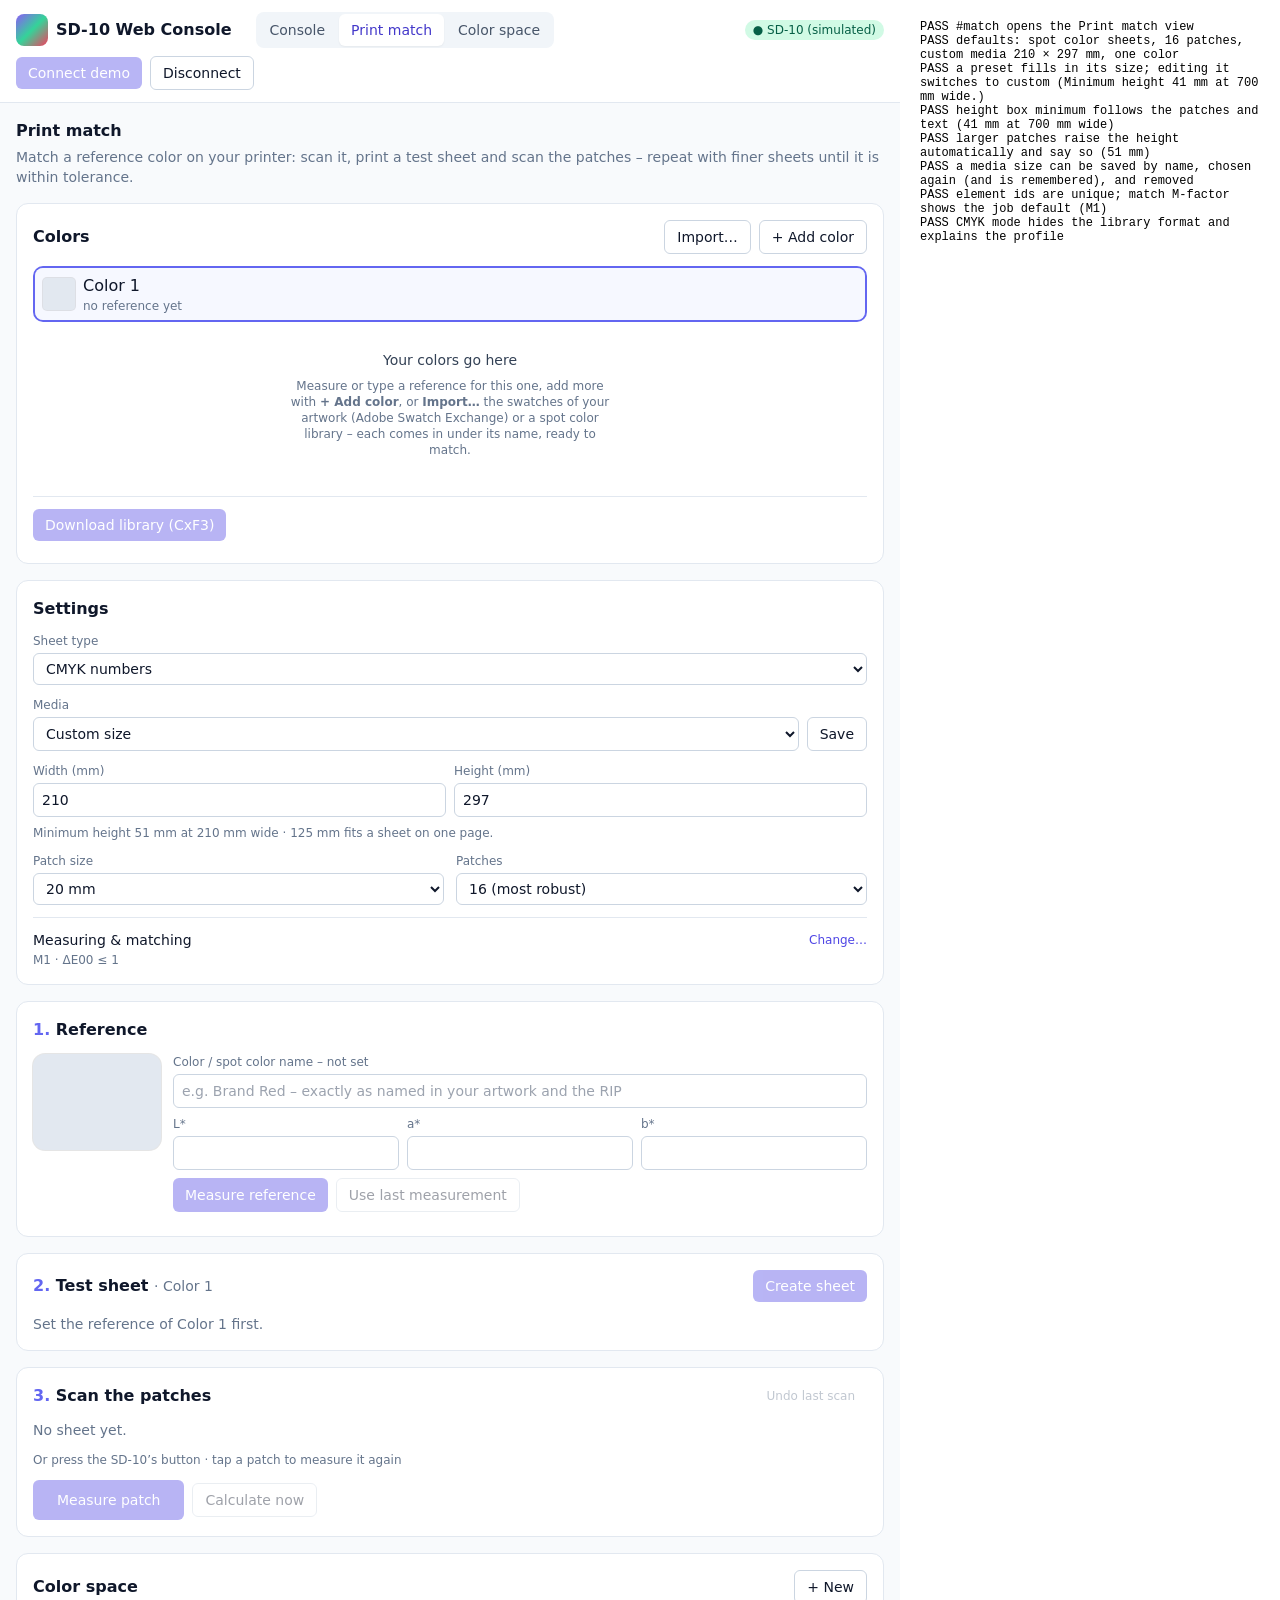
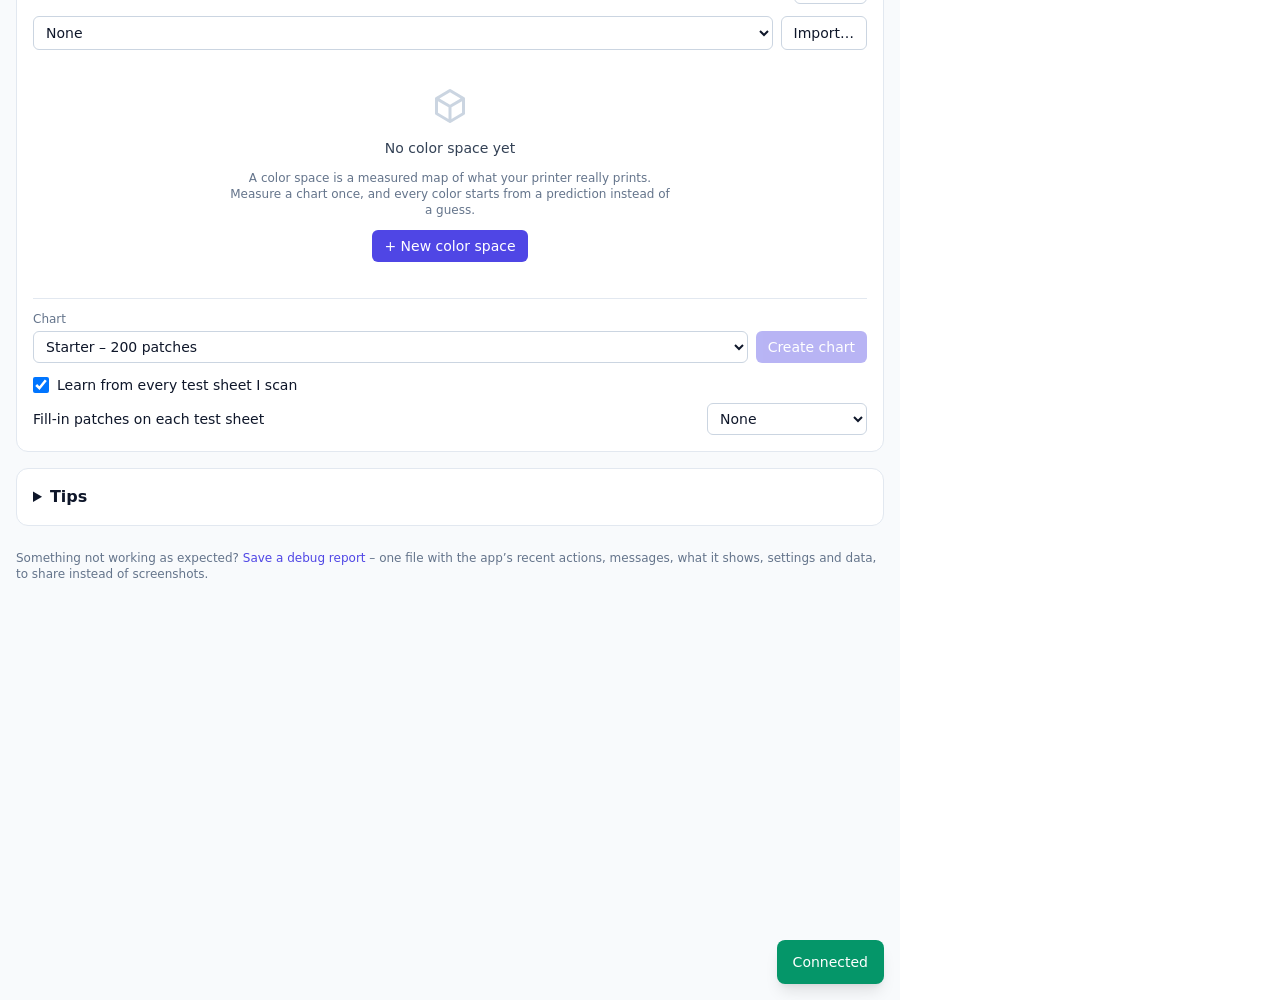
==== test/match-smoke.html @ cdca4421 "colors and spot library are one now" ====
<!doctype html>
<html lang="en">
<head>
  <meta charset="utf-8">
  <title>SD-10 print match smoke test</title>
  <style>
    body { margin: 0; font: 12px ui-monospace, monospace; display: flex; gap: 12px; align-items: flex-start; }
    iframe { border: 0; width: 900px; height: 2600px; flex: none; }
    #out { white-space: pre-wrap; padding: 8px; max-width: 600px; }
  </style>
</head>
<body>
  <iframe id="app" src="../index.html?demo#match"></iframe>
  <pre id="out">running…</pre>
  <script type="module">
    import { printSpectrum } from '../js/printer-sim.js';
    import { spectrumToLab } from '../js/color.js';
    const out = document.getElementById('out');
    const lines = [];
    const log = (ok, msg) => { lines.push(`${ok ? 'PASS' : 'FAIL'} ${msg}`); out.textContent = lines.join('\n'); };
    const sleep = (ms) => new Promise((r) => setTimeout(r, ms));
    async function until(fn, ms = 30000) { const t = Date.now(); while (Date.now() - t < ms) { if (fn()) return true; await sleep(50); } return false; }
    const frame = document.getElementById('app');

    frame.onload = async () => {
      const w = frame.contentWindow, d = frame.contentDocument, $ = (id) => d.getElementById(id);
      const errors = [];
      w.addEventListener('error', (e) => errors.push(e.message));
      w.addEventListener('unhandledrejection', (e) => errors.push(String(e.reason)));
      try { w.localStorage.clear(); } catch {}
      w.confirm = () => true;
      const files = [];
      w.HTMLAnchorElement.prototype.click = function () { files.push({ name: this.download, href: this.href }); };
      const downloads = () => files.filter((f) => f.name?.endsWith('.pdf')).length;
      const readFile = async (f) => (await fetch(f.href)).text();
      const state_busy = () => /…$/.test($('btnMatchMeasure').textContent);
      const setSel = (id, v) => { $(id).value = v; $(id).dispatchEvent(new Event('change')); };

      log(!$('viewMatch').classList.contains('hidden') && $('viewConsole').classList.contains('hidden'), '#match opens the Print match view');
      log($('mMode').value === 'spot' && $('mDesign').value === 'full' && $('mPaper').value === 'custom' && $('mMediaW').value === '210' && $('mMediaH').value === '297' && d.querySelectorAll('#mColorList li[data-color]').length === 1,
        'defaults: spot color sheets, 16 patches, custom media 210 × 297 mm, one color');
      setSel('mPaper', 'letter');
      const letterOk = $('mMediaW').value === '215.9' && $('mMediaH').value === '279.4';
      $('mMediaW').value = '700'; $('mMediaW').dispatchEvent(new Event('input'));
      const switched = $('mPaper').value === 'custom';
      $('mMediaW').dispatchEvent(new Event('change'));
      log(letterOk && switched && /at 700 mm wide/.test($('mCustomHint').textContent), `a preset fills in its size; editing it switches to custom (${$('mCustomHint').textContent})`);
      // the height box cannot go below one row of patches plus the sheet's text
      $('mMediaH').value = '10'; $('mMediaH').dispatchEvent(new Event('change'));
      const minH = +$('mMediaH').min;
      log(minH > 20 && +$('mMediaH').value === minH && /Height raised to/.test($('toast').textContent) && /Minimum height \d+ mm/.test($('mCustomHint').textContent),
        `height box minimum follows the patches and text (${minH} mm at 700 mm wide)`);
      setSel('mPatchMm', '30');
      log(+$('mMediaH').value > minH && /Height raised to \d+ mm \(was \d+ mm\)/.test($('toast').textContent), `larger patches raise the height automatically and say so (${$('mMediaH').value} mm)`);
      setSel('mPatchMm', '20');
      // save a size under a name, pick it again from the list, remove it
      $('mMediaW').value = '700'; $('mMediaW').dispatchEvent(new Event('change'));
      $('mMediaH').value = '80'; $('mMediaH').dispatchEvent(new Event('change'));
      w.prompt = () => 'Vinyl strip';
      $('btnMediaSave').click();
      const savedOk = $('mPaper').value === 'size:Vinyl strip' && /Vinyl strip \(700 × 80 mm\)/.test($('mPaper').textContent) &&
        JSON.parse(w.localStorage.getItem('sd10.mediaSizes'))[0].h === 80 && !$('btnMediaRemove').classList.contains('hidden');
      setSel('mPaper', 'a4');
      setSel('mPaper', 'size:Vinyl strip');
      const reselect = $('mMediaW').value === '700' && $('mMediaH').value === '80' && JSON.parse(w.localStorage.getItem('sd10.match')).media === 'size:Vinyl strip';
      $('btnMediaRemove').click();
      log(savedOk && reselect && $('mPaper').value === 'custom' && !/Vinyl strip/.test($('mPaper').textContent), 'a media size can be saved by name, chosen again (and is remembered), and removed');
      $('mMediaW').value = '210'; $('mMediaW').dispatchEvent(new Event('change'));
      $('mMediaH').value = '297'; $('mMediaH').dispatchEvent(new Event('change'));
      const ids = [...d.querySelectorAll('[id]')].map((e) => e.id);
      log(ids.length === new Set(ids).size && $('matchMf').value === '1', 'element ids are unique; match M-factor shows the job default (M1)');
      setSel('mMode', 'cmyk');
      log($('mRipFormatWrap').classList.contains('hidden') && /CMYK profile/.test($('mModeHelp').textContent), 'CMYK mode hides the library format and explains the profile');
      $('btnConnect').click();
      await until(() => /simulated/.test($('connPill').textContent) && !$('btnMatchTarget').disabled);
      $('demoShutter').click(); await sleep(200);
      $('btnMatchTarget').click();   // shutter closed -> calibrates
      await until(() => /Calibrated/.test($('statusChips').textContent) && !$('btnMatchTarget').disabled);
      $('demoShutter').click(); await sleep(200);

      // Reference: a color the simulated printer can reach (typed in, like a user entering Lab values)
      const target = spectrumToLab(printSpectrum([18, 62, 74, 6]), 0, 2);
      [['mL', 0], ['mA', 1], ['mB', 2]].forEach(([id, i]) => { $(id).value = target[i].toFixed(2); });
      $('mB').dispatchEvent(new Event('change'));
      log(!$('btnMatchSheet').disabled && /#/.test($('mStatusTarget').textContent), `reference set (L*a*b* ${target.map((v) => v.toFixed(1)).join(', ')})`);

      $('btnMatchSheet').click();
      log(await until(() => d.querySelectorAll('#mPatchGrid [data-patch]').length === 16), 'round 1 sheet with 16 patches created (CMYK)');
      $('btnMatchPdf').click();
      log(downloads() === 1, 'PDF download triggered');

      async function scanAll(round) {
        for (let i = 0; i < 16; i++) {
          await until(() => !$('btnMatchMeasure').disabled);
          $('btnMatchMeasure').click();
          await until(() => $('mProgress').textContent.startsWith(`${i + 1} /`) || !$('mResultCard').classList.contains('hidden'));
        }
        return until(() => !$('mResultCard').classList.contains('hidden') && /predicted ΔE00/.test($('mResult').textContent));
      }
      log(await scanAll(1), 'round 1 scanned -> result shown');
      const r1 = $('mResult').textContent.replace(/\s+/g, ' ');
      const centre1 = parseFloat(r1.match(/Centre patch\s*ΔE00 ([\d.]+)/)?.[1]);
      log(Number.isFinite(centre1), `round 1 centre patch (profile guess) ΔE00 ${centre1}`);

      $('btnMatchRefine').click();
      log(await until(() => /sheet 2/.test($('mRoundLabel').textContent) && $('mProgress').textContent.startsWith('0 /')), 'refinement sheet (round 2) created');
      log(await scanAll(2), 'round 2 scanned -> result shown');
      const r2 = $('mResult').textContent.replace(/\s+/g, ' ');
      const centre2 = parseFloat(r2.match(/Centre patch\s*ΔE00 ([\d.]+)/)?.[1]);
      log(centre2 < centre1, `round 2 centre patch (round-1 answer) ΔE00 ${centre2} – improved`);
      log(/rough estimate/.test(r1) || /EXPECTED MATCH/.test(r1), 'round 1 flags an extrapolated answer as a rough estimate');
      // refine until the previous round's values print within tolerance (the simulated printer's first guess is
      // ~22 ΔE00 off, and each round's move is capped, so this takes 3–4 rounds)
      let round = 2, rN = r2, centreN = centre2;
      while (!/Done\./.test(rN) && round < 5) {
        round++;
        $('btnMatchRefine').click();
        await until(() => new RegExp(`sheet ${round}`).test($('mRoundLabel').textContent) && $('mProgress').textContent.startsWith('0 /'));
        await scanAll(round);
        rN = $('mResult').textContent.replace(/\s+/g, ' ');
        centreN = parseFloat(rN.match(/Centre patch\s*ΔE00 ([\d.]+)/)?.[1]);
      }
      log(round <= 4 && centreN <= 1, `round ${round} centre patch (round-${round - 1} answer) ΔE00 ${centreN} – within tolerance 1 by round 4`);
      log(/Done\./.test(rN), 'shows "Done" once the previous values print within tolerance');
      log(d.querySelectorAll('#mResult tbody tr').length === round, `round history lists ${round} rounds`);

      // device button measures a patch in this view
      $('btnMatchRefine').click();
      await until(() => new RegExp(`sheet ${round + 1}`).test($('mRoundLabel').textContent));
      w.document.querySelector('[data-view=match]').click();
      $('demoButton').click();
      log(await until(() => $('mProgress').textContent.startsWith('1 /')), 'SD-10 button measures the next patch');

      // ---- several colors in progress at once: each has its own sheet; scanning only affects the selected color
      await until(() => !state_busy());
      setSel('mMode', 'lab'); setSel('mDesign', 'compact'); setSel('mPaper', 'custom'); setSel('mPatchMm', '15');
      $('mMediaW').value = '150'; $('mMediaW').dispatchEvent(new Event('change'));
      $('mMediaH').value = '200'; $('mMediaH').dispatchEvent(new Event('change'));
      const label = () => $('mRoundLabel').textContent;
      await until(() => !$('btnMatchSheet').disabled);
      $('btnMatchSheet').click(); // color 1 (selected)
      await until(() => d.querySelectorAll('#mPatchGrid [data-patch]').length === 8 && /Color 1 – sheet 1/.test(label()));
      for (let i = 0; i < 3; i++) {
        await until(() => !$('btnMatchMeasure').disabled);
        $('btnMatchMeasure').click();
        await until(() => $('mProgress').textContent.startsWith(`${i + 1} /`));
      }
      $('btnColorAdd').click();
      $('mSpotName').value = 'Second'; $('mSpotName').dispatchEvent(new Event('change'));
      const t2 = spectrumToLab(printSpectrum([60, 10, 20, 0]), 0, 2);
      [['mL', 0], ['mA', 1], ['mB', 2]].forEach(([id, i]) => { $(id).value = t2[i].toFixed(2); });
      $('mB').dispatchEvent(new Event('change'));
      log(d.querySelectorAll('#mColorList li[data-color]').length === 2 && /No sheet yet/.test($('mPatchGrid').textContent) && /for Second/.test($('mSheetInfo').textContent) && $('mResultCard').classList.contains('hidden'),
        'a new color starts with its own empty sheet, scan and result');
      await until(() => !$('btnMatchSheet').disabled);
      $('btnMatchSheet').click();
      await until(() => d.querySelectorAll('#mPatchGrid [data-patch]').length === 8 && /Second – sheet 1/.test(label()));
      const nFiles = files.length;
      $('btnMatchPdf').click();
      const colorPdfs = files.slice(nFiles).filter((f) => f.name.endsWith('.pdf'));
      const pdf1 = colorPdfs[0] ? await readFile(colorPdfs[0]) : '';
      log(colorPdfs.length === 1 && colorPdfs[0].name === 'Second - sheet 1.pdf' && /MediaBox \[0 0 425\.20 566\.93\]/.test(pdf1), `the PDF is the selected color's sheet (${colorPdfs.map((f) => f.name).join(', ')}, 150 × 200 mm)`);
      for (let i = 0; i < 8; i++) {
        await until(() => !$('btnMatchMeasure').disabled);
        $('btnMatchMeasure').click();
        await until(() => $('mProgress').textContent.startsWith(`${i + 1} /`));
      }
      await until(() => !$('mResultCard').classList.contains('hidden'));
      const firstRow = d.querySelectorAll('#mColorList li[data-color]')[0].textContent;
      log(/Second/.test($('mResult').textContent) && d.querySelectorAll('#mResult [data-res]').length === 1 && /3\/8 scanned/.test(firstRow),
        `scanning Second left Color 1 where it was (${firstRow.replace(/\s+/g, ' ').trim()})`);
      d.querySelectorAll('#mColorList [data-color-act=select]')[0].click();
      log($('mProgress').textContent.startsWith('3 / 8') && /#4/.test($('btnMatchMeasure').textContent) && /Color 1 – sheet 1/.test(label()) && $('mResultCard').classList.contains('hidden'),
        `selecting Color 1 brings back its sheet and scan position (${$('btnMatchMeasure').textContent})`);
      d.querySelectorAll('#mColorList [data-color-act=select]')[1].click();
      d.querySelector('#mResult [data-res-act=accept]').click();
      log($('btnMatchRefine').disabled && /accepted/.test($('mColorList').textContent), 'an accepted color gets no further sheets');
      d.querySelectorAll('#mColorList [data-color-act=remove]')[1].click();
      setSel('mDesign', 'full'); setSel('mPaper', 'a4'); setSel('mPatchMm', '20');

      // ---- spot color sheet, 3 readings per patch, VersaWorks libraries
      await until(() => !state_busy());
      setSel('mMode', 'spot');
      // measured reference (the simulator's sample): its spectrum enables the metamerism check
      $('btnMatchTarget').click();
      await until(() => /Reference color measured/.test($('toast').textContent) && !state_busy());
      setSel('mReads', '3');
      log($('mRipFormat').value === 'cxf' && /CxF3 format/.test($('btnMatchRipSheet').title), 'CxF3 is the default spot library format');
      setSel('mRipFormat', 'versaworks');
      $('mSpotName').value = 'Brand Red'; $('mSpotName').dispatchEvent(new Event('change'));
      await until(() => !$('btnMatchSheet').disabled);
      $('btnMatchSheet').click();
      await until(() => d.querySelectorAll('#mPatchGrid [data-patch]').length === 16 && /sheet 1/.test($('mRoundLabel').textContent));
      log(/SD10-[A-Z2-9]{4}-R1-01/.test($('mSheetInfo').textContent) && !$('btnMatchRipSheet').classList.contains('hidden'), 'spot sheet: patches get unique spot names, VersaWorks library offered');
      $('btnMatchPdf').click();
      $('btnMatchRipSheet').click();
      const lib = files.find((f) => f.name.endsWith('.spot'));
      const libText = lib ? await readFile(lib) : '';
      const libNames = [...libText.matchAll(/<Lab16SpotColor name="(SD10-[^"]+)"/g)].map((m) => m[1]);
      log(files.filter((f) => f.name.endsWith('.pdf')).pop()?.name === 'Brand Red - sheet 1.pdf' && libNames.length === 16 && libText.startsWith('<?xml version="1.0" encoding="UTF-8"?>\n<SpotColorLibraryList strVersion="4.3.0.0">'), `sheet .spot library has the 16 patch colors (${lib?.name})`);
      for (let i = 0; i < 2; i++) { await until(() => !$('btnMatchMeasure').disabled); $('btnMatchMeasure').click(); await until(() => d.querySelector('[data-patch="0"]').textContent.includes(`${i + 1}/3`)); }
      log($('mProgress').textContent.startsWith('0 /') && /reading 3\/3/.test($('btnMatchMeasure').textContent), 'patch stays open until its 3rd reading');
      for (let n = 0; n < 5 * 3 - 2; n++) { await until(() => !$('btnMatchMeasure').disabled); $('btnMatchMeasure').click(); await until(() => $('btnMatchMeasure').disabled === false && !w.document.querySelector('#btnMatchMeasure').textContent.endsWith('…'), 5000); await sleep(30); }
      await until(() => $('mProgress').textContent.startsWith('5 /'));
      log($('mProgress').textContent.startsWith('5 /'), `15 readings -> 5 patches averaged (${$('mProgress').textContent})`);
      $('btnMatchAnalyse').click();
      await until(() => !$('mResultCard').classList.contains('hidden'));
      log(/named color Brand Red/.test($('mResult').textContent), 'spot result names the color');
      log(/Metamerism check \(best patch #\d+ vs reference\)/.test($('mResult').textContent) && /Tri-band shop light/.test($('mResult').textContent), `metamerism check compares the best patch with the measured reference under other lights (${($('mResult').textContent.match(/Metamerism check.{0,120}/) || [''])[0]})`);
      setSel('matchFormula', 'cmc21');
      log(/predicted ΔE CMC 2:1/.test($('mResult').textContent) && /Centre patch\s*ΔE CMC 2:1/.test($('mResult').textContent), 'switching to ΔE CMC 2:1 re-judges the result');
      setSel('matchFormula', 'de00');
      // the Colors card is the spot library: every color under its name with its recommended L*a*b* (its result; its
      // reference until it has one), downloaded as one file
      const job = () => JSON.parse(w.localStorage.getItem('sd10.match'));
      const outputs = () => Object.fromEntries(job().colors.filter((c) => c.target).map((c) => {
        const r = [...c.rounds].reverse().find((x) => x.result);
        return [c.name, (r ? r.result.x : c.target).map((v) => v.toFixed(2)).join()];
      }));
      const redItem = [...d.querySelectorAll('#mColorList [data-color]')].find((li) => /Brand Red/.test(li.textContent));
      log(/→ .*result [\d.]+/.test(redItem?.textContent ?? ''), `each color shows the L*a*b* recommended for the RIP (${redItem?.textContent.replace(/\s+/g, ' ').trim().slice(0, 90)})`);
      $('btnLibDownload').click();
      const libFile = files.find((f) => f.name === 'SD-10 spot colors.spot');
      const libSpot = libFile ? await readFile(libFile) : '';
      const spotEntries = Object.fromEntries([...libSpot.matchAll(/<Lab16SpotColor name="([^"]+)" flags="0" redirectLibraryName="" redirectColorName=""><L VALUE="([-\d.]+)"\/><a VALUE="([-\d.]+)"\/><b VALUE="([-\d.]+)"\/>/g)].map((m) => [m[1], [m[2], m[3], m[4]].map(Number).map((v) => v.toFixed(2)).join()]));
      log(JSON.stringify(spotEntries) === JSON.stringify(outputs()) && /LabSpotColorLibrary name="SD-10 spot colors"/.test(libSpot),
        `one VersaWorks .spot file holds every color with its recommended values (${Object.keys(spotEntries).join(', ')})`);
      $('mLibName').value = 'House colors'; $('mLibName').dispatchEvent(new Event('change'));
      setSel('mRipFormat', 'cxf');
      $('btnLibDownload').click();
      const cxfFile = files.find((f) => f.name === 'House colors.cxf');
      const cxfText = cxfFile ? await readFile(cxfFile) : '';
      log(/<cc:Object ObjectType="Standard" Name="Brand Red" Id="EXC_\d+">/.test(cxfText), 'CxF3 library file named after the library (Measuring & matching)');

      // colors from a library file: new names added with the file's L*a*b* as their reference, names already there kept
      const imp = '<?xml version="1.0" encoding="UTF-8"?>\n<SpotColorLibraryList strVersion="4.3.0.0"><LabSpotColorLibrary name="RIP"><m_eMakerType>0</m_eMakerType><m_bUseLibrary>false</m_bUseLibrary>' +
        '<Lab16SpotColor name="Brand Red" flags="0" redirectLibraryName="" redirectColorName=""><L VALUE="20.00"/><a VALUE="5.00"/><b VALUE="-40.00"/></Lab16SpotColor>' +
        '<Lab16SpotColor name="Rounding" flags="0" redirectLibraryName="" redirectColorName=""><L VALUE="50.20"/><a VALUE="10.50"/><b VALUE="-10.50"/></Lab16SpotColor></LabSpotColorLibrary></SpotColorLibraryList>\n';
      const redBefore = job().colors.find((c) => c.name === 'Brand Red').target.join();
      const dt = new w.DataTransfer();
      dt.items.add(new w.File([imp], 'rip-export.spot', { type: 'application/xml' }));
      $('colorsFile').files = dt.files;
      $('colorsFile').dispatchEvent(new w.Event('change'));
      await until(() => job().colors.some((c) => c.name === 'Rounding'));
      log(job().colors.find((c) => c.name === 'Rounding')?.target.join() === '50.2,10.5,-10.5' && job().colors.find((c) => c.name === 'Brand Red').target.join() === redBefore && /1 already in the list/.test($('toast').textContent),
        `a library file adds its new colors and keeps the ones already there (${$('toast').textContent.slice(0, 70)})`);
      // a color without a result yet goes into the file with its reference; Adobe Color Book shows its 8-bit rounding
      setSel('mRipFormat', 'acb');
      await until(() => !/working out/.test($('mLibNote').textContent));
      log(/stores L\* in steps of 0\.4/.test($('mLibNote').textContent) && /go in with their reference/.test($('mLibNote').textContent) && /Adobe Color Book/.test($('btnLibDownload').textContent),
        `Adobe Color Book: the export row shows the rounding and the colors without a recommendation (${$('mLibNote').textContent.slice(0, 80)})`);
      $('btnLibDownload').click();
      const acbFile = files.find((f) => f.name === 'House colors.acb');
      const acbBytes = acbFile ? new Uint8Array(await (await fetch(acbFile.href)).arrayBuffer()) : new Uint8Array();
      log(String.fromCharCode(...acbBytes.slice(0, 4)) === '8BCB' && String.fromCharCode(...acbBytes.slice(-8)) === 'spflspot', `.acb library downloaded (${acbBytes.length} bytes)`);
      setSel('mRipFormat', 'cxf');
      // drag & drop a CxF in Digital Factory's form (BOM, cc: prefix, CRLF) onto the page; the page highlights while dragging
      const dfCxf = '﻿<?xml version="1.0" encoding="UTF-8"?>\r\n<cc:CxF xmlns:cc="http://colorexchangeformat.com/CxF3-core">\r\n  <cc:Resources>\r\n    <cc:ObjectCollection>\r\n' +
        '      <cc:Object ObjectType="Standard" Name="Dropped" Id="EXC_1">\r\n        <cc:ColorValues>\r\n          <cc:ColorCIELab ColorSpecification="CS0">\r\n' +
        '            <cc:L>42</cc:L>\r\n            <cc:A>0</cc:A>\r\n            <cc:B>69</cc:B>\r\n          </cc:ColorCIELab>\r\n        </cc:ColorValues>\r\n      </cc:Object>\r\n' +
        '    </cc:ObjectCollection>\r\n    <cc:ColorSpecificationCollection>\r\n      <cc:ColorSpecification Id="CS0">\r\n        <cc:TristimulusSpec>\r\n' +
        '          <cc:Illuminant>D50</cc:Illuminant>\r\n          <cc:Observer>2_Degree</cc:Observer>\r\n        </cc:TristimulusSpec>\r\n      </cc:ColorSpecification>\r\n' +
        '    </cc:ColorSpecificationCollection>\r\n  </cc:Resources>\r\n</cc:CxF>';
      const ddt = new w.DataTransfer();
      ddt.items.add(new w.File([dfCxf], 'Digital Factory.cxf', { type: 'application/xml' }));
      const dropOn = $('mResult');
      dropOn.dispatchEvent(new w.DragEvent('dragenter', { bubbles: true, dataTransfer: ddt }));
      const lit = $('viewMatch').classList.contains('outline-dashed');
      const over = new w.DragEvent('dragover', { bubbles: true, cancelable: true, dataTransfer: ddt });
      dropOn.dispatchEvent(over);
      dropOn.dispatchEvent(new w.DragEvent('drop', { bubbles: true, cancelable: true, dataTransfer: ddt }));
      await until(() => job().colors.some((c) => c.name === 'Dropped'));
      log(lit && over.defaultPrevented && !$('viewMatch').classList.contains('outline-dashed') && job().colors.find((c) => c.name === 'Dropped')?.target.join() === '42,0,69', 'a CxF file dropped on the page adds its colors (Digital Factory form)');
      // the imported colors go again, and Brand Red is selected for what follows
      w.confirm = () => true;
      for (const name of ['Rounding', 'Dropped']) {
        const li = [...d.querySelectorAll('#mColorList [data-color]')].find((x) => x.textContent.includes(name));
        li?.querySelector('[data-color-act=remove]')?.click();
      }
      [...d.querySelectorAll('#mColorList [data-color]')].find((x) => /Brand Red/.test(x.textContent))?.querySelector('[data-color-act=select]').click();
      log(job().colors.every((c) => !['Rounding', 'Dropped'].includes(c.name)) && $('mSpotName').value === 'Brand Red', 'imported colors can be removed again');

      // ---- RGB / raster sheet
      setSel('mMode', 'rgb');
      await until(() => !$('btnMatchSheet').disabled);
      $('btnMatchSheet').click();
      await until(() => d.querySelectorAll('#mPatchGrid [data-patch]').length === 16 && /sheet 1/.test($('mRoundLabel').textContent));
      log($('btnMatchPdf').textContent === 'Download PNG' && /R \d+\s+G \d+\s+B \d+/.test($('mSheetInfo').textContent), 'RGB sheet offers a PNG and shows integer RGB values');
      $('btnMatchPdf').click();
      const pngFile = await until(() => files.some((f) => f.name.endsWith('.png'))) && files.find((f) => f.name.endsWith('.png'));
      const pngBytes = pngFile ? new Uint8Array(await (await fetch(pngFile.href)).arrayBuffer()) : new Uint8Array();
      log(pngBytes[1] === 0x50 && pngBytes.length > 100000, `PNG sheet downloaded (${pngFile?.name}, ${pngBytes.length} bytes)`);
      setSel('mReads', '1');

      // ---- printer profile: gamut check
      const iccBuf = await (await fetch('../icc/USWebCoatedSWOP.icc')).arrayBuffer();
      const dt2 = new w.DataTransfer();
      dt2.items.add(new w.File([iccBuf], 'press.icc', { type: 'application/vnd.iccprofile' }));
      $('printerIccFile').files = dt2.files;
      $('printerIccFile').dispatchEvent(new w.Event('change'));
      await until(() => $('mPrinterProfile').value !== '');
      [['mL', 50], ['mA', 90], ['mB', -100]].forEach(([id, v]) => { $(id).value = String(v); });
      $('mB').dispatchEvent(new Event('change'));
      await until(() => /Outside the printer gamut/.test($('mGamut').textContent));
      log(/Outside the printer gamut/.test($('mGamut').textContent) && /OUT OF GAMUT/.test($('mColorList').textContent), `printer profile flags an unprintable reference (${$('mGamut').textContent.slice(0, 90)}…)`);
      [['mL', 60], ['mA', 10], ['mB', 20]].forEach(([id, v]) => { $(id).value = String(v); });
      $('mB').dispatchEvent(new Event('change'));
      await until(() => /Inside the printer gamut/.test($('mGamut').textContent));
      log(/Inside the printer gamut/.test($('mGamut').textContent), 'a printable reference is reported inside the gamut');

      // colors to match from an Adobe Swatch Exchange file: one color per L*a*b* swatch, names as in the artwork
      {
        const be = (n, v) => { const out = []; for (let i = n - 1; i >= 0; i--) out.push((v >>> (8 * i)) & 255); return out; };
        const f32 = (v) => { const dv = new DataView(new ArrayBuffer(4)); dv.setFloat32(0, v); return [...new Uint8Array(dv.buffer)]; };
        const swatch = (t, lab) => {
          const z = t + '\0';
          const body = [...be(2, z.length), ...[...z].flatMap((ch) => be(2, ch.charCodeAt(0))), ...[...'LAB '].map((c) => c.charCodeAt(0)), ...lab.flatMap(f32), ...be(2, 1)];
          return [...be(2, 1), ...be(4, body.length), ...body];
        };
        const bytes = [...[...'ASEF'].map((c) => c.charCodeAt(0)), ...be(2, 1), ...be(2, 0), ...be(4, 2),
          ...swatch('Swatch Teal', [0.456, -41, -16]), ...swatch('Swatch Gold', [0.7638, 20.16, 75.13])];
        const job = () => JSON.parse(w.localStorage.getItem('sd10.match'));
        const before = job().colors.length;
        const adt = new w.DataTransfer();
        adt.items.add(new w.File([new Uint8Array(bytes)], 'artwork.ase', { type: 'application/octet-stream' }));
        $('colorsFile').files = adt.files;
        $('colorsFile').dispatchEvent(new w.Event('change'));
        await until(() => job().colors.length === before + 2);
        const teal = job().colors.find((c) => c.name === 'Swatch Teal');
        log(teal?.target.join() === '45.6,-41,-16' && job().colors.some((c) => c.name === 'Swatch Gold') && /Swatch Teal/.test($('mColorList').textContent) && /2 colors added/.test($('toast').textContent),
          `colors to match import from an Adobe Swatch Exchange file (${$('toast').textContent.slice(0, 60)})`);
      }

      // switching views keeps the connection
      d.querySelector('[data-view=console]').click();
      log(!$('viewConsole').classList.contains('hidden') && /simulated/.test($('connPill').textContent), 'switch to Console keeps the device connected');
      // debug report: one file with the journal, the screen, stored data, device and browser
      d.querySelector('[data-view=match]').click();
      w.prompt = () => 'Result looked wrong';
      const nReports = files.length;
      $('btnDebugReport').click();
      await until(() => files.length > nReports);
      const repFile = files.slice(nReports).find((f) => /^sd10-debug-\d{8}-\d{4}\.json$/.test(f.name));
      const rep = repFile ? JSON.parse(await readFile(repFile)) : {};
      const kinds = new Set((rep.journal ?? []).map((e) => e.kind));
      const measured = (rep.journal ?? []).find((e) => e.kind === 'measure');
      const repChecks = { format: rep.format === 'sd10-debug-report', note: rep.note === 'Result looked wrong', version: /^\d{4}-\d{2}-\d{2}/.test(rep.app?.version ?? ''), device: !!(rep.app?.connected && rep.app.device?.model),
        protocol: rep.app?.protocolLog?.length > 50, kinds: ['start', 'click', 'change', 'toast', 'task', 'match', 'measure', 'result'].every((k) => kinds.has(k)), measure: measured?.data?.lab?.length === 3,
        storage: !!(rep.storage?.['sd10.match']?.colors?.length >= 1 && !rep.storage['sd10.debugJournal']),
        screen: rep.screen?.view === 'viewMatch' && rep.screen.cards.some((c) => /Settings/.test(c.title)), browser: !!rep.browser?.userAgent };
      log(Object.values(repChecks).every(Boolean) && rep.format === 'sd10-debug-report' && rep.note === 'Result looked wrong' && /^\d{4}-\d{2}-\d{2}/.test(rep.app?.version ?? '') && rep.app.connected && rep.app.device?.model &&
        rep.app.protocolLog?.length > 50 && ['start', 'click', 'change', 'toast', 'task', 'match', 'measure', 'result'].every((k) => kinds.has(k)) && measured?.data?.lab?.length === 3 &&
        rep.storage['sd10.match']?.colors?.length >= 1 && !rep.storage['sd10.debugJournal'] &&
        rep.screen?.view === 'viewMatch' && rep.screen.cards.some((c) => /Settings/.test(c.title)) && rep.browser?.userAgent,
        `debug report saved ${Object.entries(repChecks).filter(([, v]) => !v).map(([k]) => 'MISSING ' + k).join(' ')}(${repFile?.name}: ${rep.journal?.length} journal entries – ${[...kinds].join(', ')}; ${rep.screen?.cards?.length} cards of screen text)`);
      log(errors.length === 0, `no JS errors ${errors.join(' | ')}`);
      const pass = lines.filter((l) => l.startsWith('PASS')).length;
      out.textContent += `\n${pass}/${lines.length}`;
      document.title = pass === lines.length ? 'ALL PASS' : 'FAILURES';
    };
  </script>
</body>
</html>
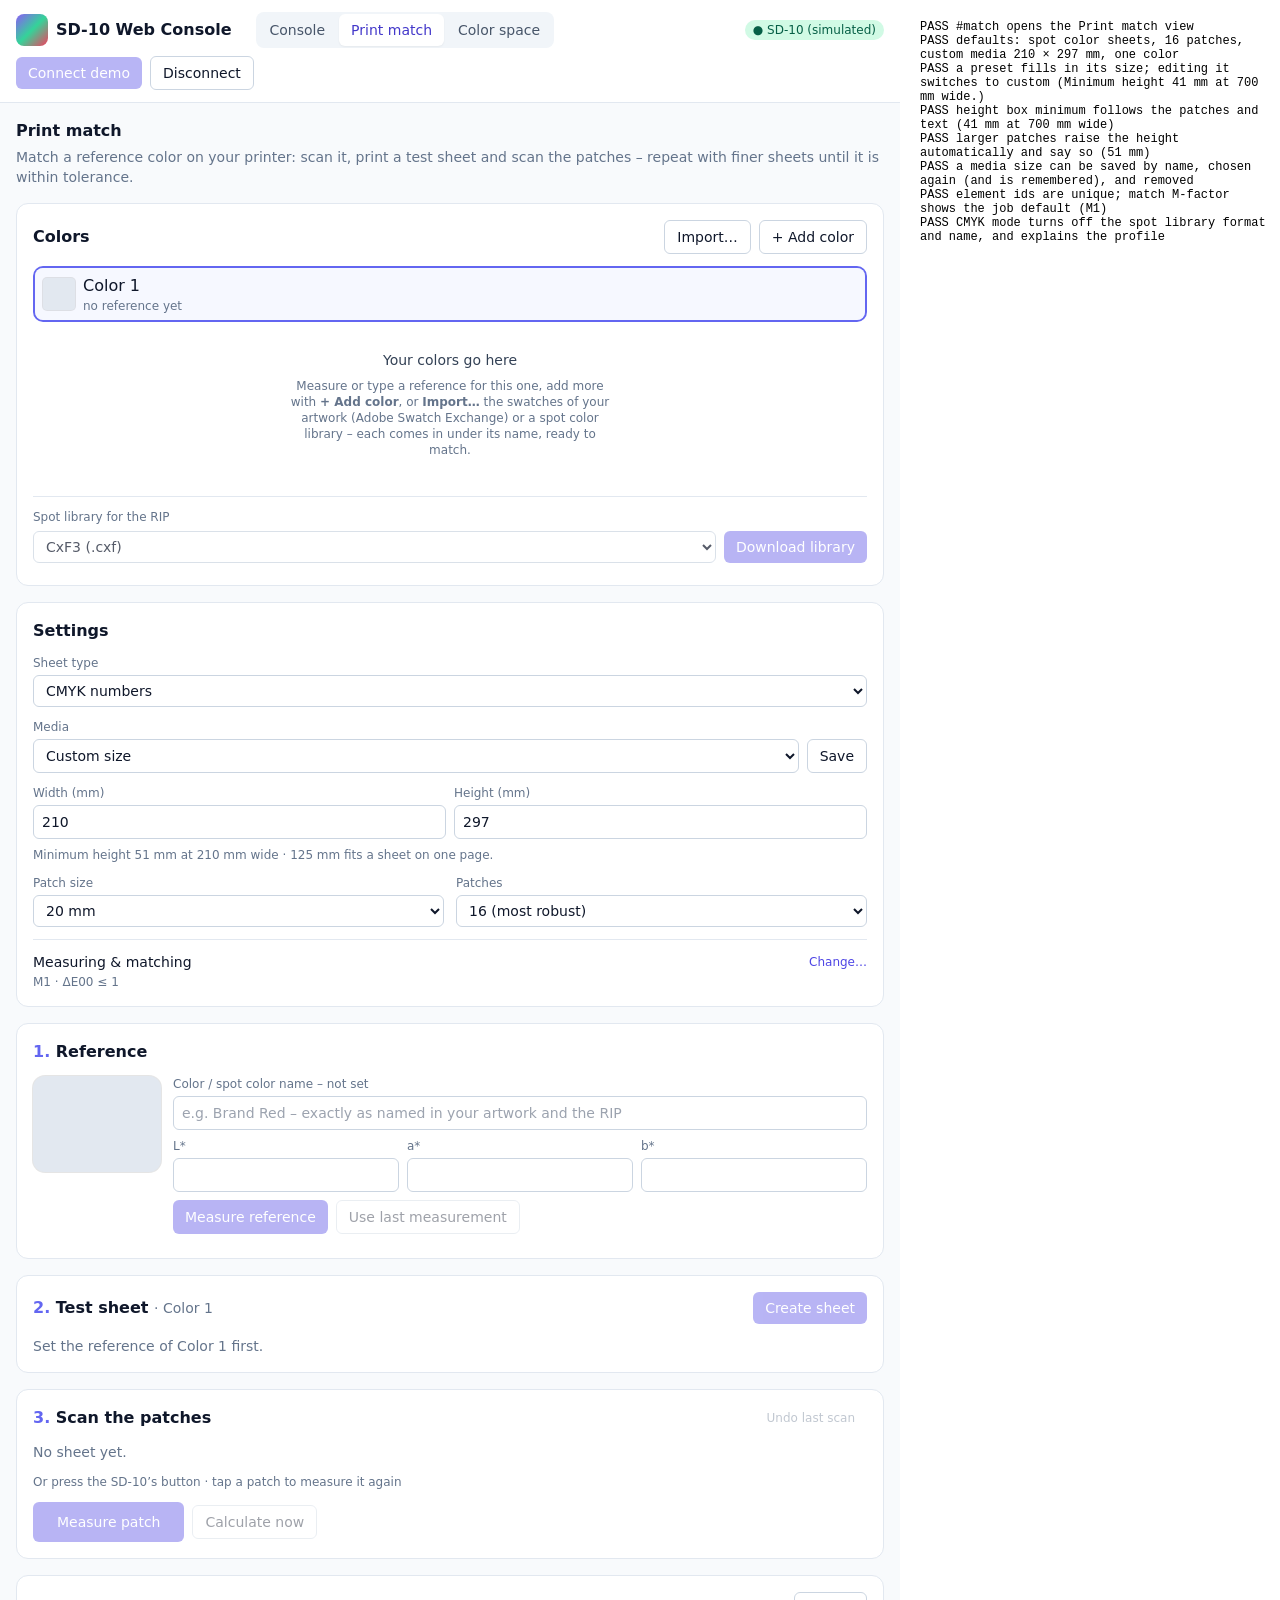
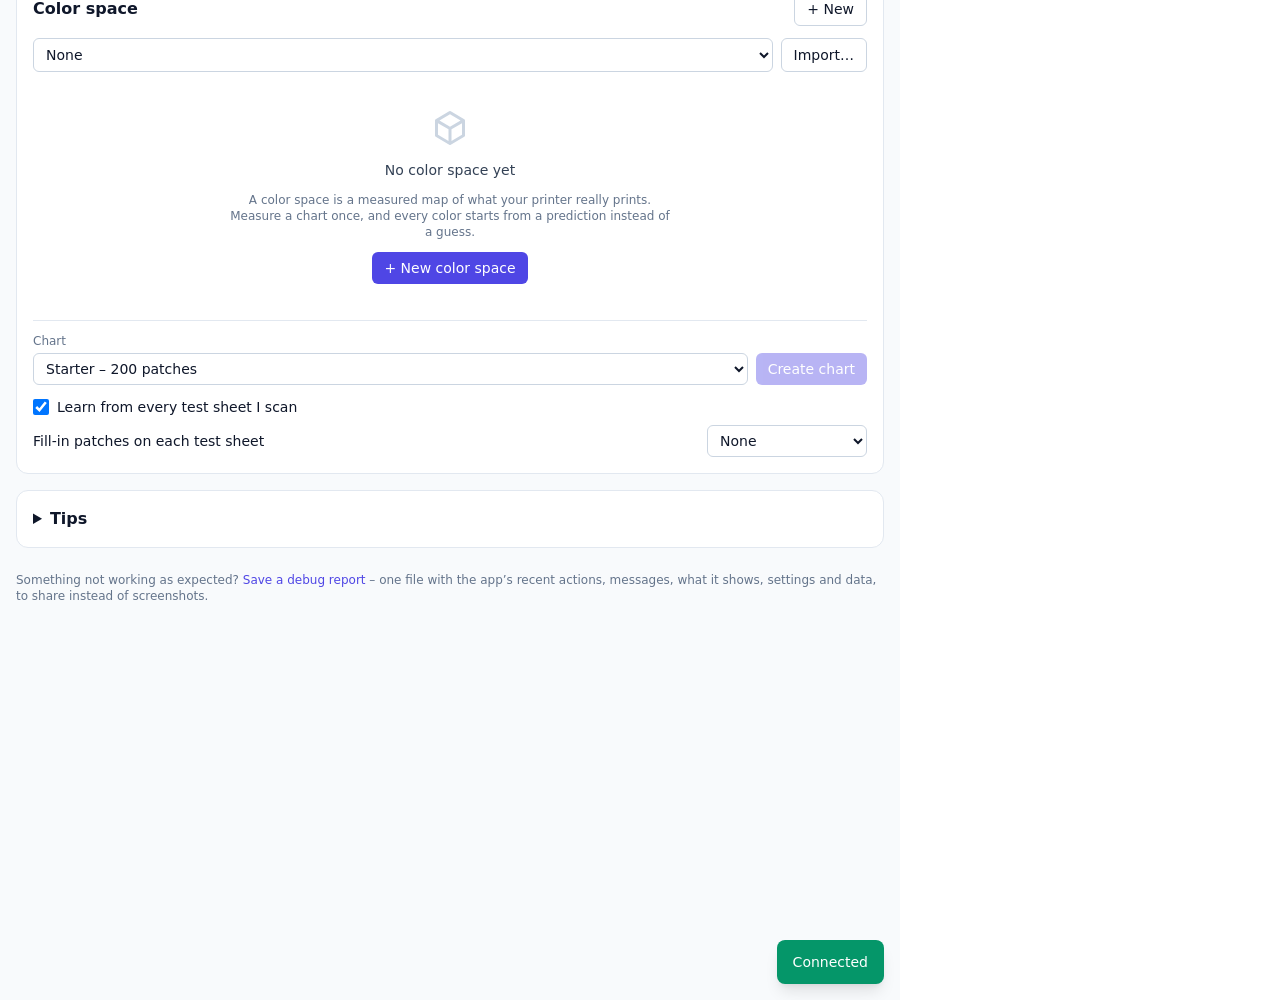
==== commit 9f31cecb: "Moved spot library format selecter" ====
--- a/test/match-smoke.html
+++ b/test/match-smoke.html
@@ -70,7 +70,7 @@
       const ids = [...d.querySelectorAll('[id]')].map((e) => e.id);
       log(ids.length === new Set(ids).size && $('matchMf').value === '1', 'element ids are unique; match M-factor shows the job default (M1)');
       setSel('mMode', 'cmyk');
-      log($('mRipFormatWrap').classList.contains('hidden') && /CMYK profile/.test($('mModeHelp').textContent), 'CMYK mode hides the library format and explains the profile');
+      log($('mRipFormat').disabled && $('mLibNameWrap').classList.contains('hidden') && /CMYK profile/.test($('mModeHelp').textContent), 'CMYK mode turns off the spot library format and name, and explains the profile');
       $('btnConnect').click();
       await until(() => /simulated/.test($('connPill').textContent) && !$('btnMatchTarget').disabled);
       $('demoShutter').click(); await sleep(200);
@@ -247,7 +247,7 @@
       // a color without a result yet goes into the file with its reference; Adobe Color Book shows its 8-bit rounding
       setSel('mRipFormat', 'acb');
       await until(() => !/working out/.test($('mLibNote').textContent));
-      log(/stores L\* in steps of 0\.4/.test($('mLibNote').textContent) && /go in with their reference/.test($('mLibNote').textContent) && /Adobe Color Book/.test($('btnLibDownload').textContent),
+      log(/Adobe Color Book stores L\* in steps of 0\.4/.test($('mLibNote').textContent) && /go in with their reference/.test($('mLibNote').textContent),
         `Adobe Color Book: the export row shows the rounding and the colors without a recommendation (${$('mLibNote').textContent.slice(0, 80)})`);
       $('btnLibDownload').click();
       const acbFile = files.find((f) => f.name === 'House colors.acb');
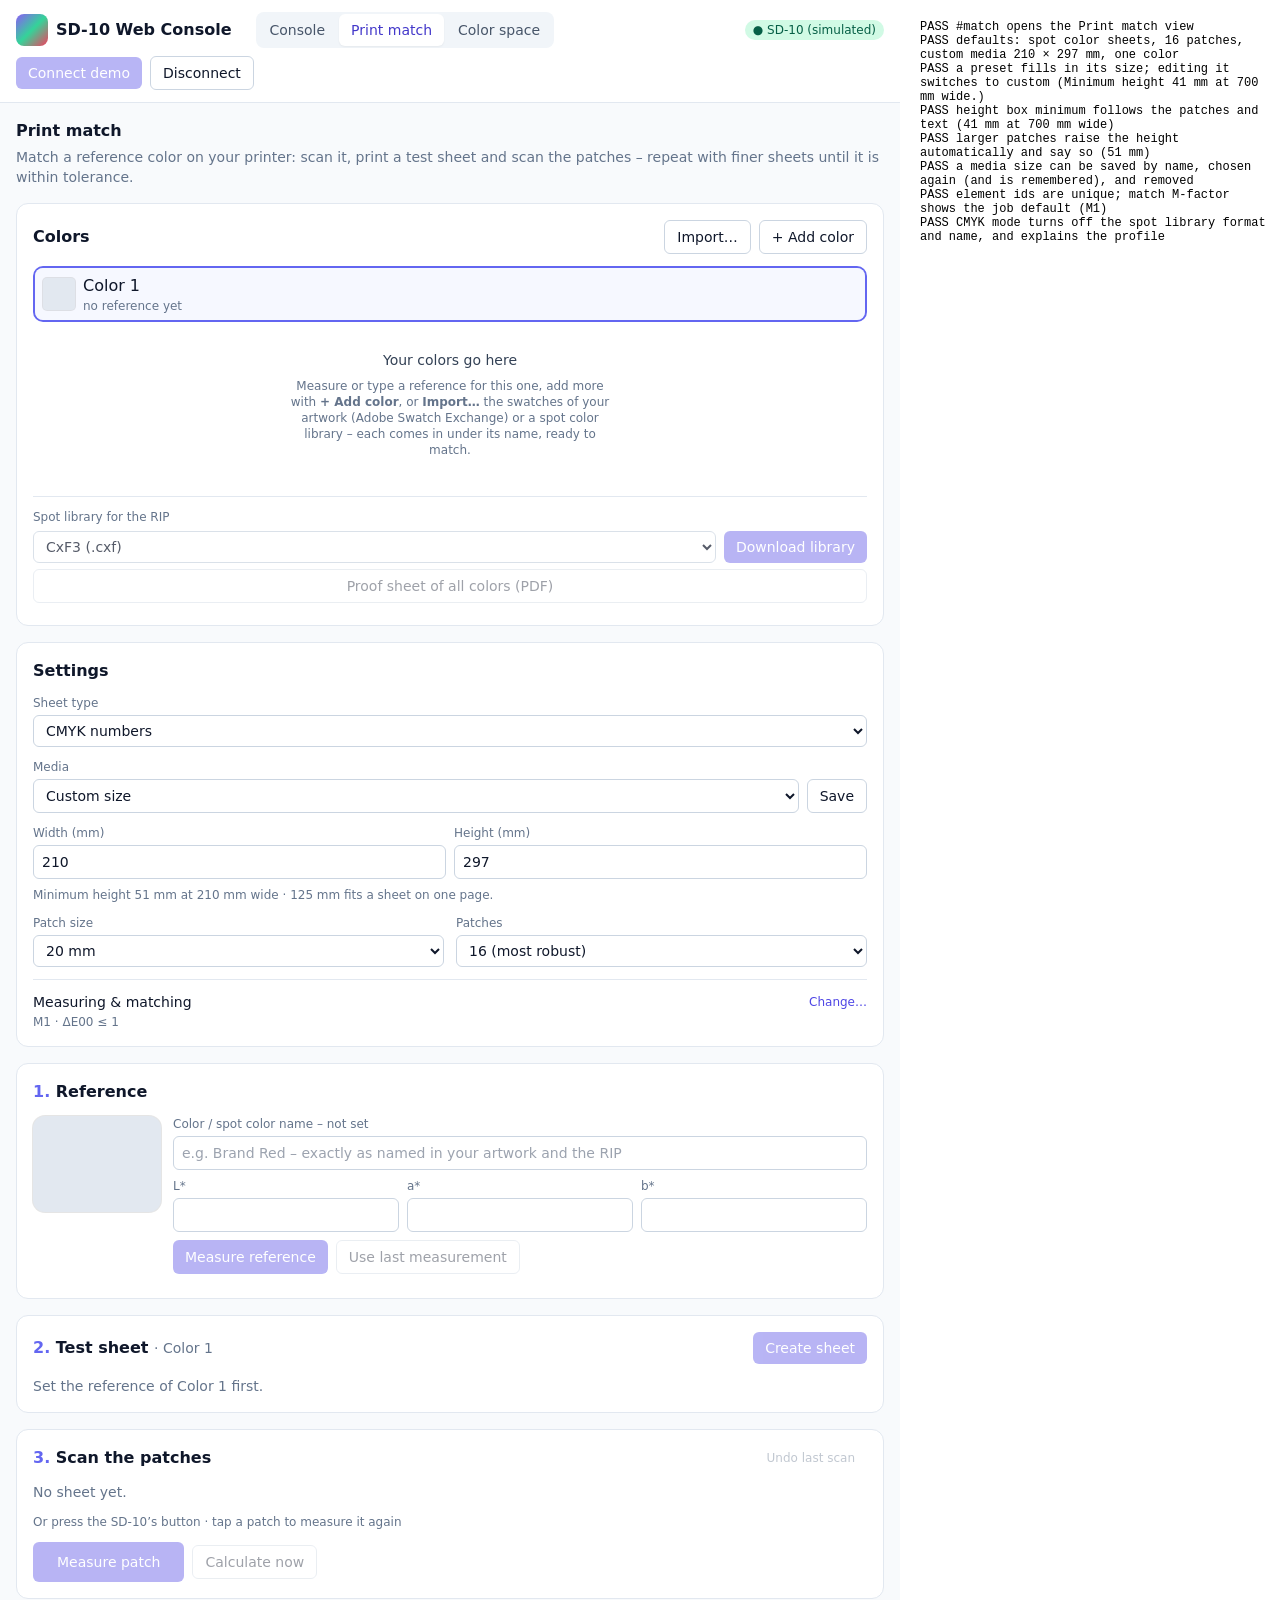
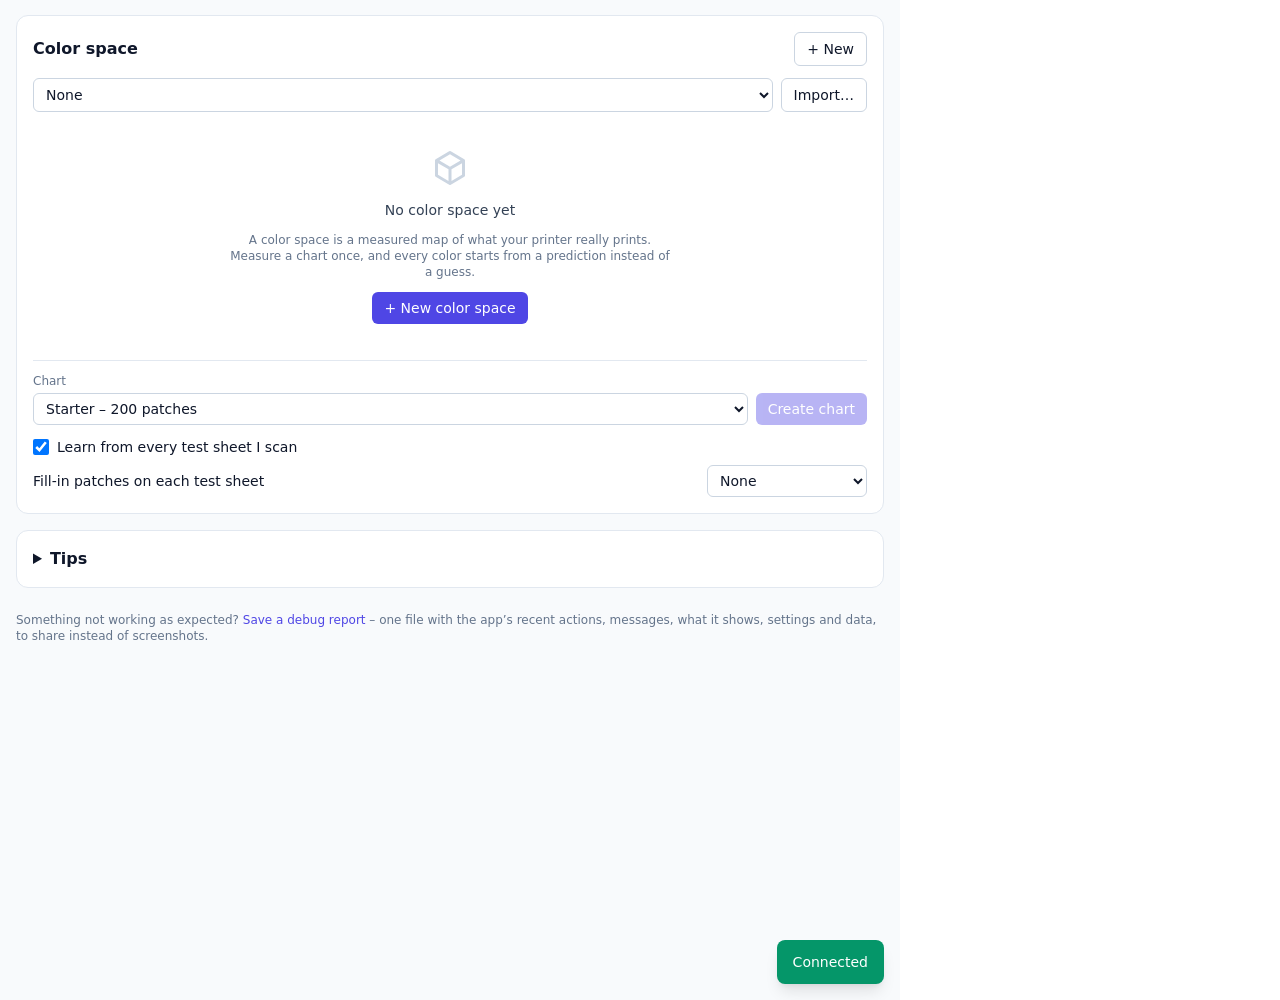
==== commit a86154f2: "New things" ====
--- a/test/match-smoke.html
+++ b/test/match-smoke.html
@@ -95,7 +95,7 @@
           $('btnMatchMeasure').click();
           await until(() => $('mProgress').textContent.startsWith(`${i + 1} /`) || !$('mResultCard').classList.contains('hidden'));
         }
-        return until(() => !$('mResultCard').classList.contains('hidden') && /predicted ΔE00/.test($('mResult').textContent));
+        return until(() => !$('mResultCard').classList.contains('hidden') && /(predicted|printed) ΔE00/.test($('mResult').textContent));
       }
       log(await scanAll(1), 'round 1 scanned -> result shown');
       const r1 = $('mResult').textContent.replace(/\s+/g, ' ');
@@ -208,17 +208,28 @@
       log(/named color Brand Red/.test($('mResult').textContent), 'spot result names the color');
       log(/Metamerism check \(best patch #\d+ vs reference\)/.test($('mResult').textContent) && /Tri-band shop light/.test($('mResult').textContent), `metamerism check compares the best patch with the measured reference under other lights (${($('mResult').textContent.match(/Metamerism check.{0,120}/) || [''])[0]})`);
       setSel('matchFormula', 'cmc21');
-      log(/predicted ΔE CMC 2:1/.test($('mResult').textContent) && /Centre patch\s*ΔE CMC 2:1/.test($('mResult').textContent), 'switching to ΔE CMC 2:1 re-judges the result');
+      log(/(predicted|printed) ΔE CMC 2:1/.test($('mResult').textContent) && /Centre patch\s*ΔE CMC 2:1/.test($('mResult').textContent), 'switching to ΔE CMC 2:1 re-judges the result');
       setSel('matchFormula', 'de00');
       // the Colors card is the spot library: every color under its name with its recommended L*a*b* (its result; its
       // reference until it has one), downloaded as one file
       const job = () => JSON.parse(w.localStorage.getItem('sd10.match'));
+      // (the values to use now: a patch that printed within tolerance – the sheet's centre unless another printed clearly
+      // closer – else the best measured patch while the result is only a rough estimate beyond the sheet, else the result)
+      const useNowX = (c, r) => {
+        const res = r.result, tol = job().tol;
+        const rr = c.rounds.find((x) => x.round === (res.bestEver?.round ?? r.round));
+        const best = rr?.patches.find((q) => q.n === (res.bestEver?.n ?? res.best.n)), bestDE = res.bestEver?.dE ?? res.best.dE;
+        const centreOk = res.centreDE != null && res.centreDE <= tol;
+        if (centreOk && !(best && res.centreDE - bestDE > Math.max(0.3, res.repeatability ?? 0))) return r.centre;
+        if (best && (bestDE <= tol || res.extrapolated)) return best.x;
+        return res.x;
+      };
       const outputs = () => Object.fromEntries(job().colors.filter((c) => c.target).map((c) => {
         const r = [...c.rounds].reverse().find((x) => x.result);
-        return [c.name, (r ? r.result.x : c.target).map((v) => v.toFixed(2)).join()];
+        return [c.name, (r ? useNowX(c, r) : c.target).map((v) => v.toFixed(2)).join()];
       }));
       const redItem = [...d.querySelectorAll('#mColorList [data-color]')].find((li) => /Brand Red/.test(li.textContent));
-      log(/→ .*result [\d.]+/.test(redItem?.textContent ?? ''), `each color shows the L*a*b* recommended for the RIP (${redItem?.textContent.replace(/\s+/g, ' ').trim().slice(0, 90)})`);
+      log(/→ .*(result|printed|confirmed) [\d.]+/.test(redItem?.textContent ?? ''), `each color shows the L*a*b* recommended for the RIP (${redItem?.textContent.replace(/\s+/g, ' ').trim().slice(0, 90)})`);
       $('btnLibDownload').click();
       const libFile = files.find((f) => f.name === 'SD-10 spot colors.spot');
       const libSpot = libFile ? await readFile(libFile) : '';
@@ -280,6 +291,53 @@
       [...d.querySelectorAll('#mColorList [data-color]')].find((x) => /Brand Red/.test(x.textContent))?.querySelector('[data-color-act=select]').click();
       log(job().colors.every((c) => !['Rounding', 'Dropped'].includes(c.name)) && $('mSpotName').value === 'Brand Red', 'imported colors can be removed again');
 
+      // an output set by hand: paper white in CMYK – into Edge Print libraries and onto the proof sheet; formats that hold
+      // L*a*b* only leave it out (and say so); "Use the recommendation again" clears it
+      const brandRed = () => job().colors.find((c) => c.name === 'Brand Red');
+      $('btnFixedSet').click();
+      d.querySelector('[data-fixed-preset=paper]').click();
+      $('btnFixedSave').click();
+      log(brandRed().fixed?.space === 'cmyk' && brandRed().fixed.v.join() === '0,0,0,0' && /C0\.0 M0\.0 Y0\.0 K0\.0.*set by hand/.test($('mFixedText').textContent) &&
+        /set by hand/.test([...d.querySelectorAll('#mColorList [data-color]')].find((li) => /Brand Red/.test(li.textContent))?.textContent ?? ''),
+        'an output can be set by hand (paper white, CMYK 0 0 0 0) – the Reference card and the color list show it');
+      setSel('mRipFormat', 'epcc');
+      $('btnLibDownload').click();
+      const epccFile = files.find((f) => f.name === 'House colors.epcc');
+      const epccText = epccFile ? new TextDecoder('utf-16le').decode(new Uint8Array(await (await fetch(epccFile.href)).arrayBuffer()).subarray(2)) : '';
+      log(/\r\n0,9,Brand Red,1,4,0;0;0;0\r\n/.test(epccText), 'an Edge Print library takes the CMYK set by hand');
+      setSel('mRipFormat', 'versaworks');
+      log(/set by hand in CMYK stays out of VersaWorks \.spot libraries/.test($('mLibNote').textContent), `a library format without CMYK leaves it out and says so (${$('mLibNote').textContent.slice(0, 80)})`);
+      $('btnLibProof').click();
+      const proofFile = files.find((f) => f.name === 'House colors - proof.pdf');
+      const proofText = proofFile ? await readFile(proofFile) : '';
+      log(proofText.includes('/Separation /Brand#20Red /DeviceCMYK') && /^%PDF-1\.4/.test(proofText), 'the proof sheet holds every color as a named spot color – the one set by hand in CMYK');
+      $('btnFixedSet').click();
+      $('btnFixedClear').click();
+      log(!brandRed().fixed && /the recommendation/.test($('mFixedText').textContent), '"Use the recommendation again" clears the output set by hand');
+      // a color can be left out of the spot library and the proof sheet (the box in its row), and taken back in
+      $('btnColorAdd').click();
+      $('mSpotName').value = 'Kept Green'; $('mSpotName').dispatchEvent(new Event('change'));
+      [['mL', 50], ['mA', -40], ['mB', 20]].forEach(([id, v]) => { $(id).value = String(v); });
+      $('mB').dispatchEvent(new Event('change'));
+      const row = (name) => [...d.querySelectorAll('#mColorList [data-color]')].find((li) => li.textContent.includes(name));
+      row('Brand Red').querySelector('[data-color-act=library]').click();
+      setSel('mRipFormat', 'cxf');
+      log(brandRed().noLibrary === true && /left out of the spot library/.test(row('Brand Red').textContent) && /1 left out/.test($('mLibNote').textContent),
+        `a color can be left out of the library (${$('mLibNote').textContent.slice(0, 60)})`);
+      const filesBefore = files.length;
+      $('btnLibDownload').click();
+      $('btnLibProof').click();
+      const cxfOut = files.slice(filesBefore).find((f) => f.name === 'House colors.cxf'), proofOut = files.slice(filesBefore).find((f) => f.name === 'House colors - proof.pdf');
+      const keptCxf = cxfOut ? await readFile(cxfOut) : '', keptProof = proofOut ? await readFile(proofOut) : '';
+      log(/Name="Kept Green"/.test(keptCxf) && !/Name="Brand Red"/.test(keptCxf) && keptProof.includes('/Kept#20Green') && !keptProof.includes('/Brand#20Red'),
+        'a color left out is in neither the library file nor the proof sheet');
+      row('Brand Red').querySelector('[data-color-act=library]').click();
+      log(!brandRed().noLibrary && $('mSpotName').value === 'Kept Green', 'ticking it again takes it back in (the box does not change the selected color)');
+      w.confirm = () => true;
+      row('Kept Green').querySelector('[data-color-act=remove]').click();
+      row('Brand Red').querySelector('[data-color-act=select]').click();
+      setSel('mRipFormat', 'cxf');
+
       // ---- RGB / raster sheet
       setSel('mMode', 'rgb');
       await until(() => !$('btnMatchSheet').disabled);
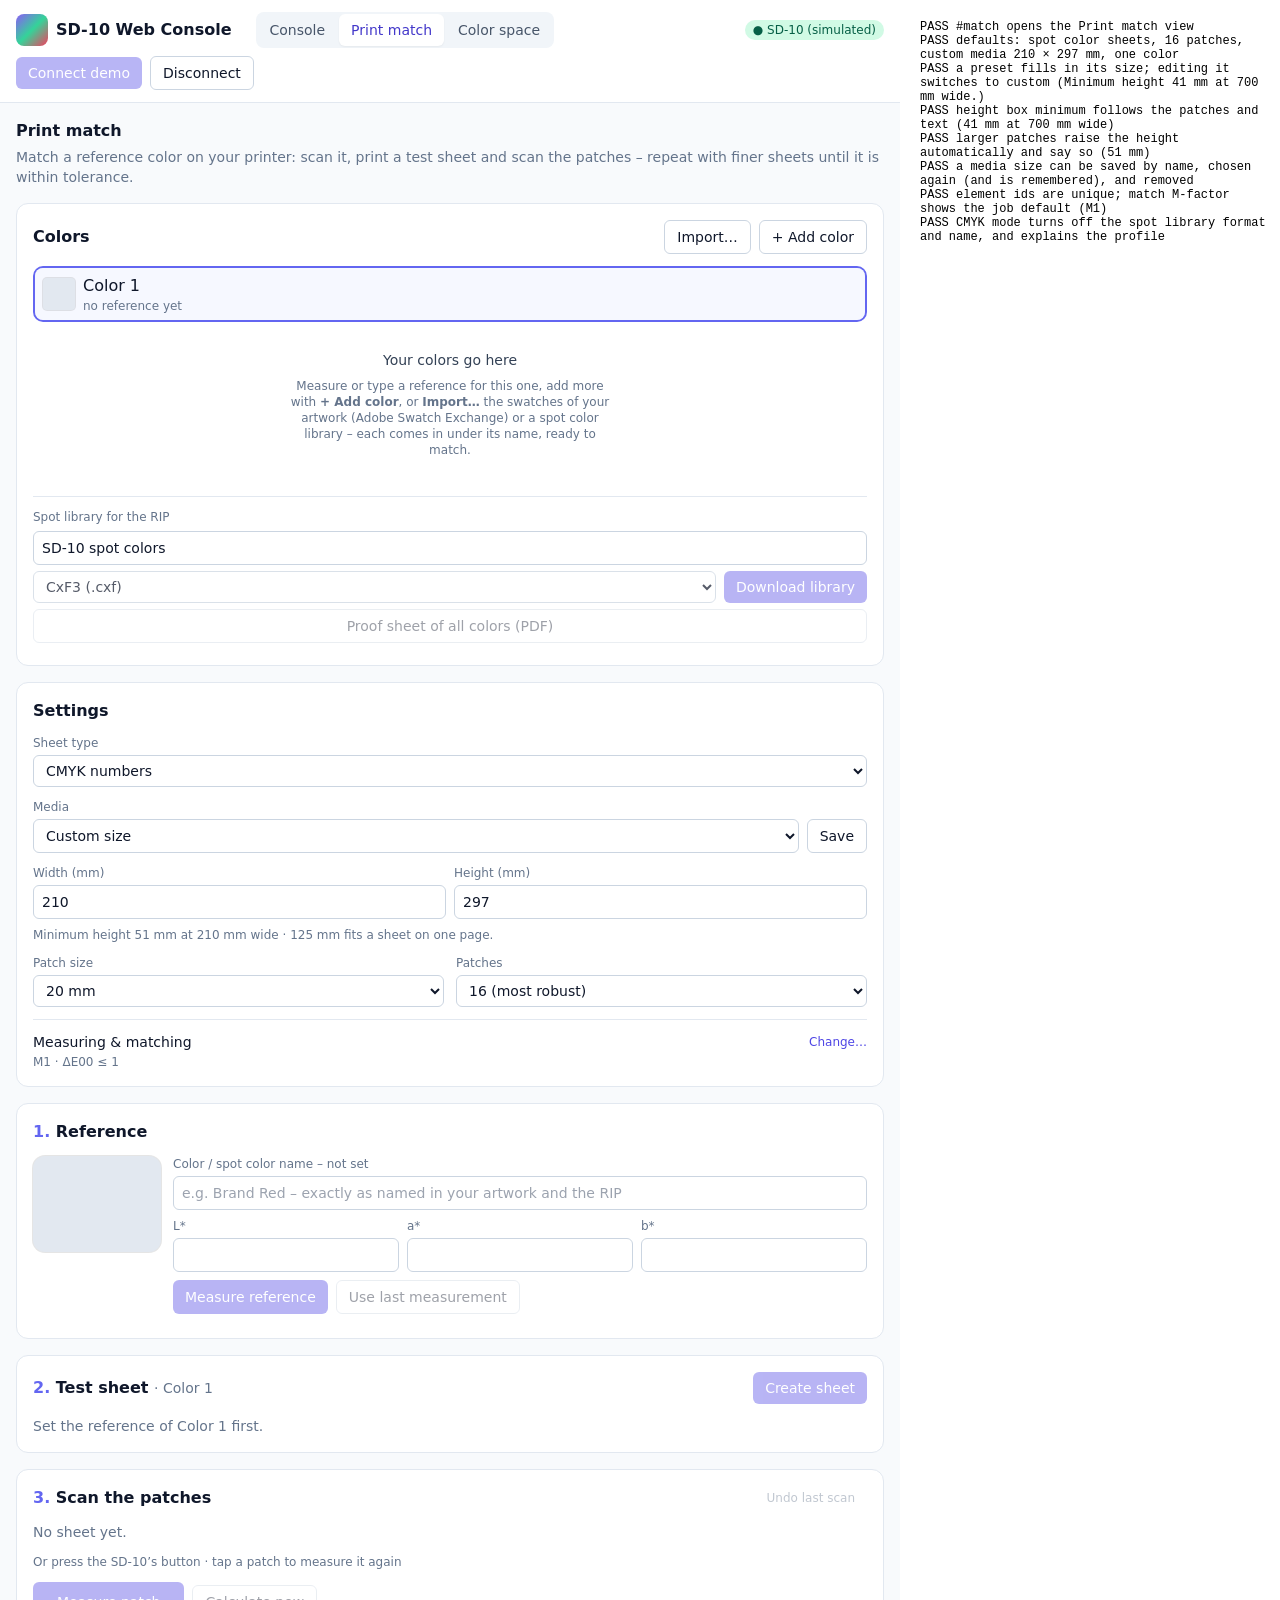
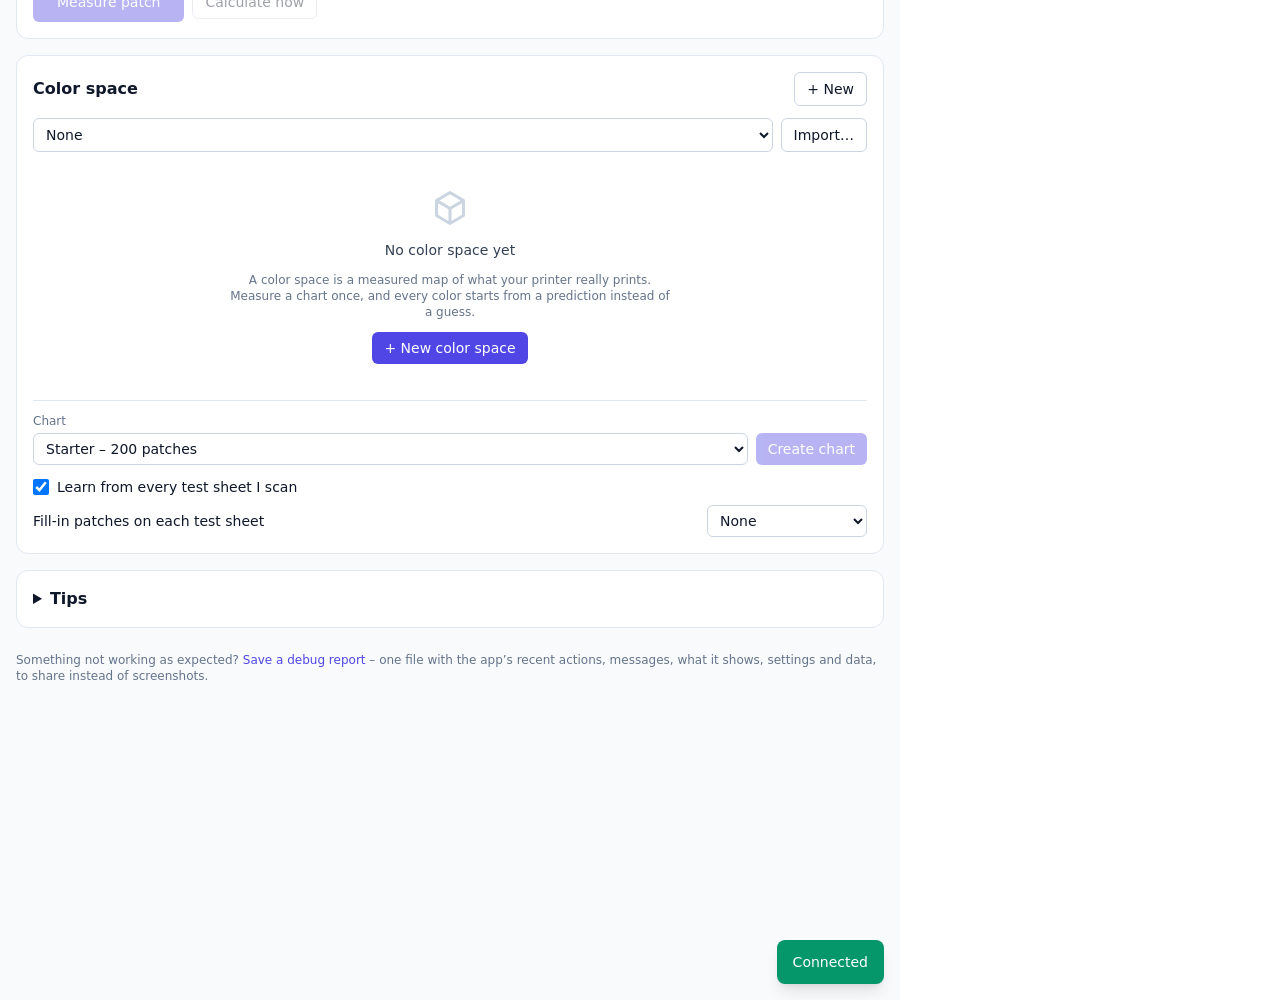
==== commit 374e0f6d: "Brain hurt says the it using ai" ====
--- a/test/match-smoke.html
+++ b/test/match-smoke.html
@@ -70,7 +70,7 @@
       const ids = [...d.querySelectorAll('[id]')].map((e) => e.id);
       log(ids.length === new Set(ids).size && $('matchMf').value === '1', 'element ids are unique; match M-factor shows the job default (M1)');
       setSel('mMode', 'cmyk');
-      log($('mRipFormat').disabled && $('mLibNameWrap').classList.contains('hidden') && /CMYK profile/.test($('mModeHelp').textContent), 'CMYK mode turns off the spot library format and name, and explains the profile');
+      log($('mRipFormat').disabled && $('mLibName').disabled && /CMYK profile/.test($('mModeHelp').textContent), 'CMYK mode turns off the spot library format and name, and explains the profile');
       $('btnConnect').click();
       await until(() => /simulated/.test($('connPill').textContent) && !$('btnMatchTarget').disabled);
       $('demoShutter').click(); await sleep(200);
@@ -241,7 +241,7 @@
       $('btnLibDownload').click();
       const cxfFile = files.find((f) => f.name === 'House colors.cxf');
       const cxfText = cxfFile ? await readFile(cxfFile) : '';
-      log(/<cc:Object ObjectType="Standard" Name="Brand Red" Id="EXC_\d+">/.test(cxfText), 'CxF3 library file named after the library (Measuring & matching)');
+      log(/<cc:Object ObjectType="Standard" Name="Brand Red" Id="EXC_\d+">/.test(cxfText), 'CxF3 library file named after the library');
 
       // colors from a library file: new names added with the file's L*a*b* as their reference, names already there kept
       const imp = '<?xml version="1.0" encoding="UTF-8"?>\n<SpotColorLibraryList strVersion="4.3.0.0"><LabSpotColorLibrary name="RIP"><m_eMakerType>0</m_eMakerType><m_bUseLibrary>false</m_bUseLibrary>' +
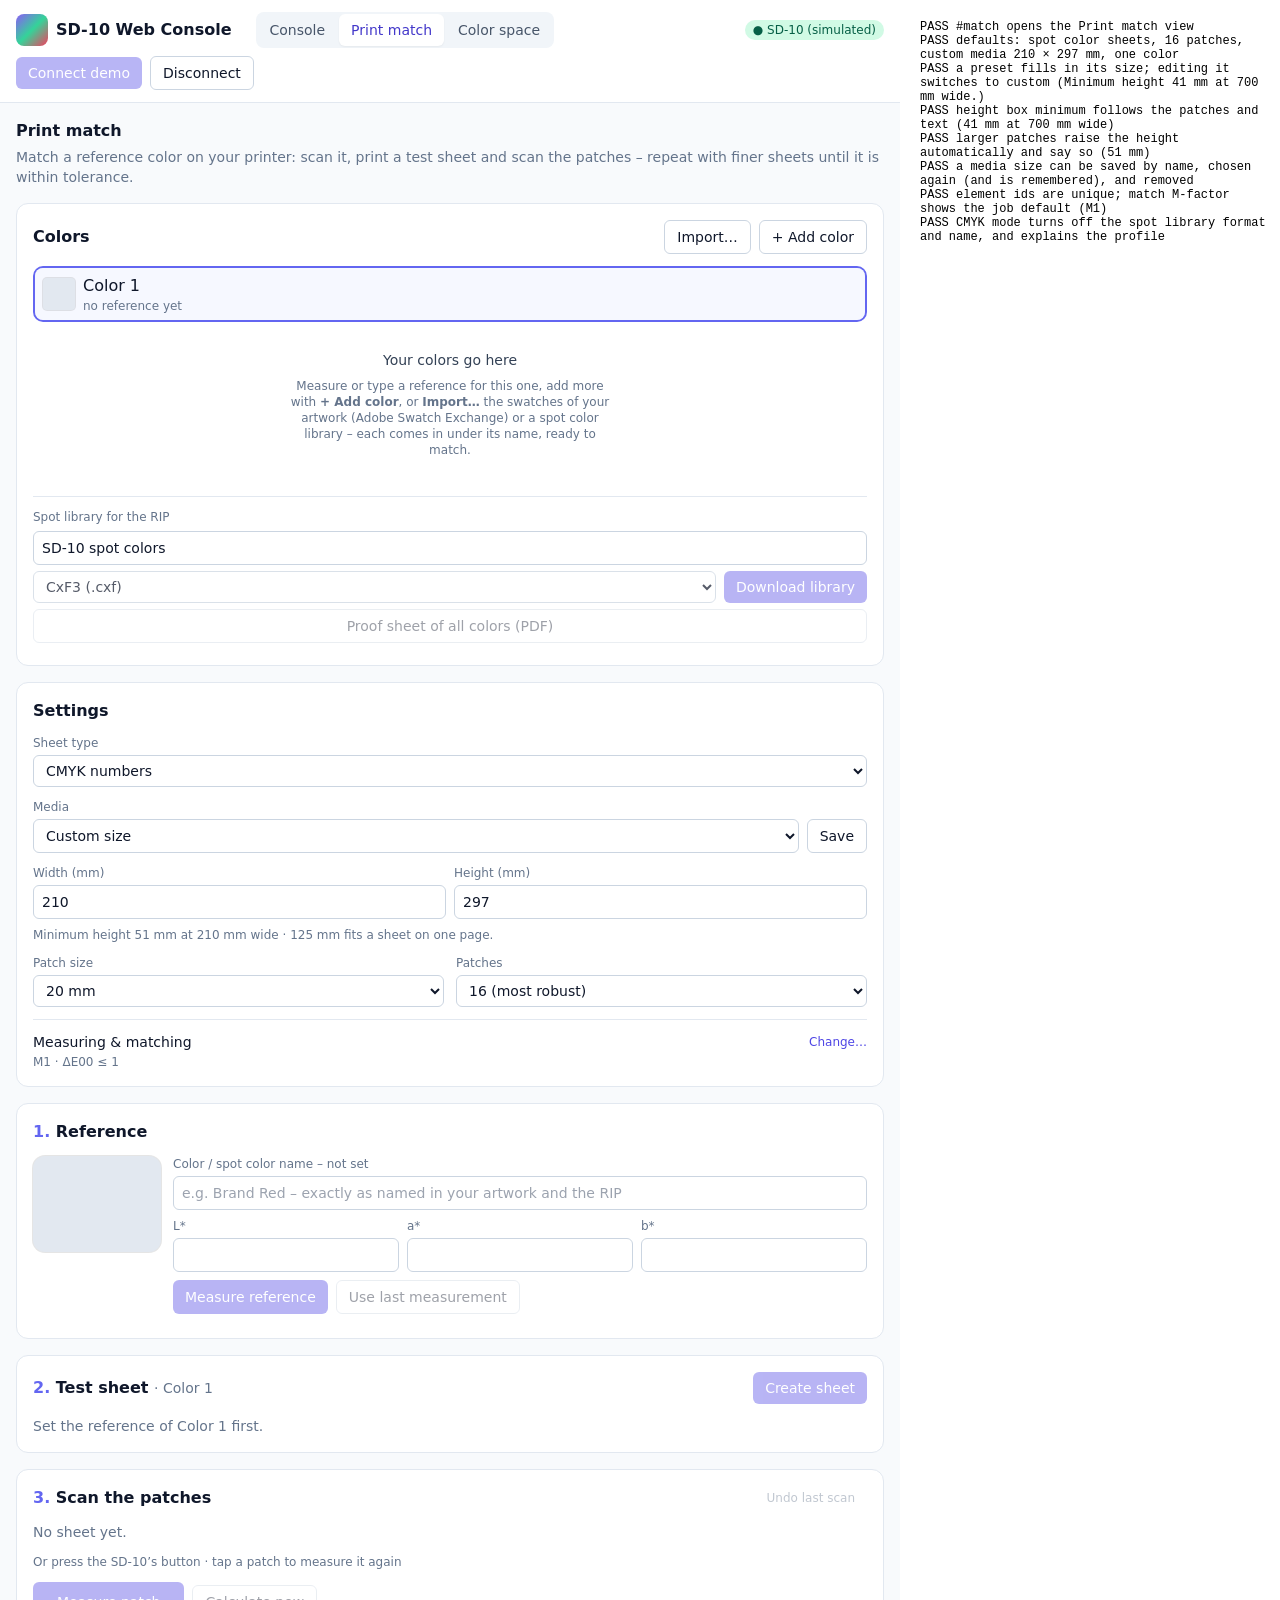
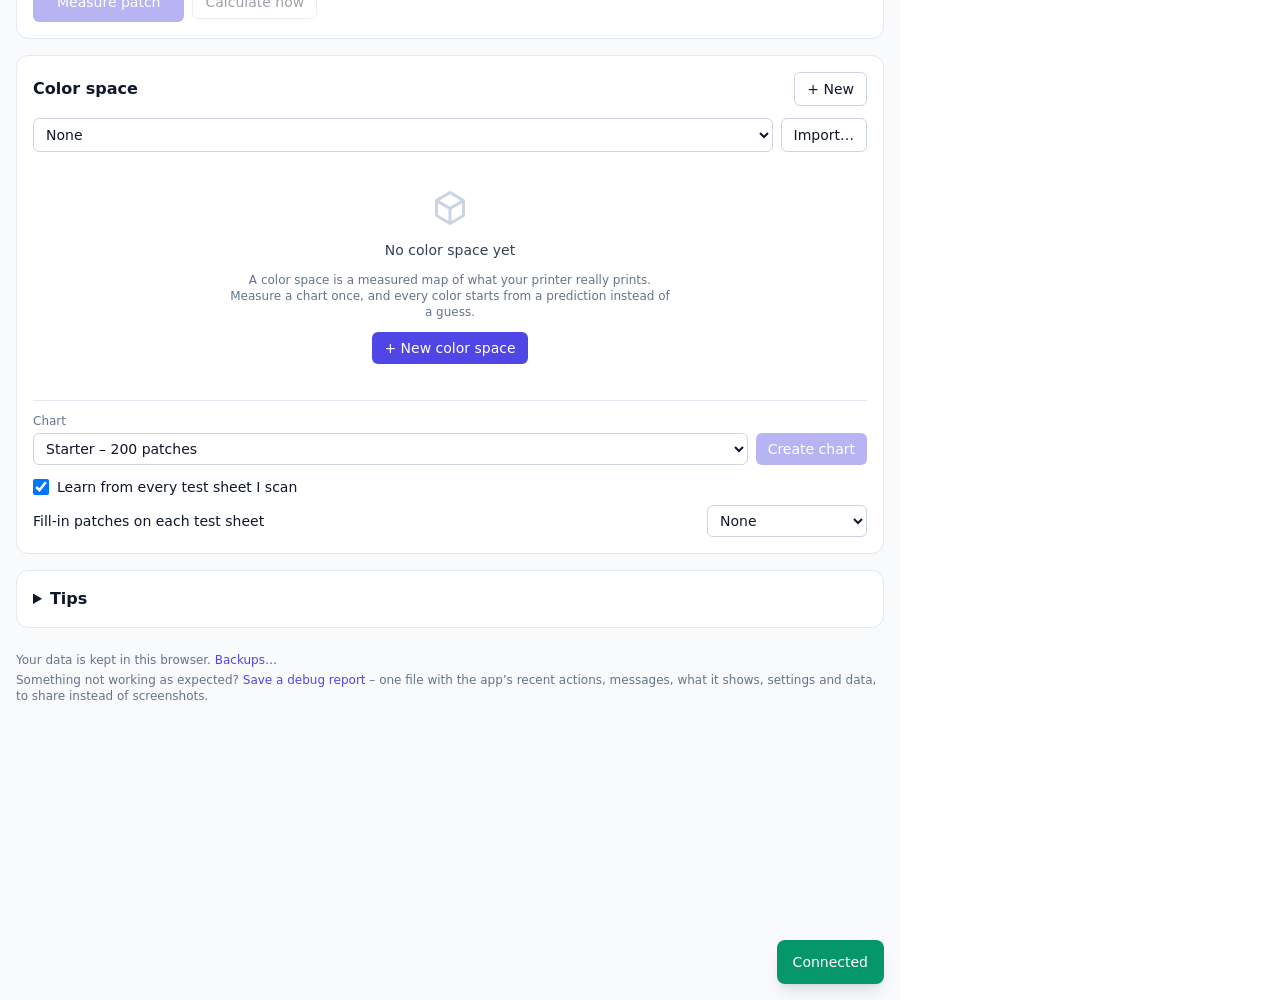
==== commit 12c704ed: "added Backups and now stored in a IndexedDB" ====
--- a/test/match-smoke.html
+++ b/test/match-smoke.html
@@ -21,9 +21,18 @@
     const sleep = (ms) => new Promise((r) => setTimeout(r, ms));
     async function until(fn, ms = 30000) { const t = Date.now(); while (Date.now() - t < ms) { if (fn()) return true; await sleep(50); } return false; }
     const frame = document.getElementById('app');
+    // the app's own storage (large values live in IndexedDB), which the demo page exposes once it has started
+    async function appStorage(win) {
+      await until(() => win.document.documentElement.dataset.ready === '1' && win.sd10Storage);
+      return win.sd10Storage;
+    }
 
     frame.onload = async () => {
+      if (frame.dataset.started) return; // restoring a backup reloads the app
+      frame.dataset.started = '1';
       const w = frame.contentWindow, d = frame.contentDocument, $ = (id) => d.getElementById(id);
+      await until(() => d.documentElement.dataset.ready === '1');
+      const store = await appStorage(w);
       const errors = [];
       w.addEventListener('error', (e) => errors.push(e.message));
       w.addEventListener('unhandledrejection', (e) => errors.push(String(e.reason)));
@@ -62,7 +71,7 @@
         JSON.parse(w.localStorage.getItem('sd10.mediaSizes'))[0].h === 80 && !$('btnMediaRemove').classList.contains('hidden');
       setSel('mPaper', 'a4');
       setSel('mPaper', 'size:Vinyl strip');
-      const reselect = $('mMediaW').value === '700' && $('mMediaH').value === '80' && JSON.parse(w.localStorage.getItem('sd10.match')).media === 'size:Vinyl strip';
+      const reselect = $('mMediaW').value === '700' && $('mMediaH').value === '80' && store.loadJson('sd10.match').media === 'size:Vinyl strip';
       $('btnMediaRemove').click();
       log(savedOk && reselect && $('mPaper').value === 'custom' && !/Vinyl strip/.test($('mPaper').textContent), 'a media size can be saved by name, chosen again (and is remembered), and removed');
       $('mMediaW').value = '210'; $('mMediaW').dispatchEvent(new Event('change'));
@@ -206,13 +215,16 @@
       $('btnMatchAnalyse').click();
       await until(() => !$('mResultCard').classList.contains('hidden'));
       log(/named color Brand Red/.test($('mResult').textContent), 'spot result names the color');
-      log(/Metamerism check \(best patch #\d+ vs reference\)/.test($('mResult').textContent) && /Tri-band shop light/.test($('mResult').textContent), `metamerism check compares the best patch with the measured reference under other lights (${($('mResult').textContent.match(/Metamerism check.{0,120}/) || [''])[0]})`);
+      const drifts = /the match changes under other lights/.test($('mResult').textContent);
+      log(/Metamerism check \((best |sheet centre |)patch #\d+|Metamerism check \(sheet centre #\d+/.test($('mResult').textContent) && /Tri-band shop light/.test($('mResult').textContent) &&
+        (drifts && !/still far from the reference/.test($('mResult').textContent)) === /varies by light/.test($('mColorList').textContent),
+        `metamerism check compares the patch in use with the measured reference under other lights; the color list tags a drifting match (${($('mResult').textContent.match(/Metamerism check.{0,120}/) || [''])[0]})`);
       setSel('matchFormula', 'cmc21');
       log(/(predicted|printed) ΔE CMC 2:1/.test($('mResult').textContent) && /Centre patch\s*ΔE CMC 2:1/.test($('mResult').textContent), 'switching to ΔE CMC 2:1 re-judges the result');
       setSel('matchFormula', 'de00');
       // the Colors card is the spot library: every color under its name with its recommended L*a*b* (its result; its
       // reference until it has one), downloaded as one file
-      const job = () => JSON.parse(w.localStorage.getItem('sd10.match'));
+      const job = () => store.loadJson('sd10.match');
       // (the values to use now: a patch that printed within tolerance – the sheet's centre unless another printed clearly
       // closer – else the best measured patch while the result is only a rough estimate beyond the sheet, else the result)
       const useNowX = (c, r) => {
@@ -305,8 +317,26 @@
       const epccFile = files.find((f) => f.name === 'House colors.epcc');
       const epccText = epccFile ? new TextDecoder('utf-16le').decode(new Uint8Array(await (await fetch(epccFile.href)).arrayBuffer()).subarray(2)) : '';
       log(/\r\n0,9,Brand Red,1,4,0;0;0;0\r\n/.test(epccText), 'an Edge Print library takes the CMYK set by hand');
+      // VersaWorks: colors set by hand as ink amounts go into a second file (CMYK, or CMYK + Orange + Green)
       setSel('mRipFormat', 'versaworks');
-      log(/set by hand in CMYK stays out of VersaWorks \.spot libraries/.test($('mLibNote').textContent), `a library format without CMYK leaves it out and says so (${$('mLibNote').textContent.slice(0, 80)})`);
+      const before = files.length;
+      $('btnLibDownload').click();
+      const vwInk = files.slice(before).find((f) => f.name === 'House colors - ink values.spot');
+      const vwInkText = vwInk ? await readFile(vwInk) : '', vwMain = files.slice(before).find((f) => f.name === 'House colors.spot');
+      log(/1 set by hand as ink amounts goes into a second file/.test($('mLibNote').textContent) && /<CMYK16SpotColor name="Brand Red" [^>]*><C VALUE="0\.00"\/><M VALUE="0\.00"\/>/.test(vwInkText) &&
+        !(vwMain ? await readFile(vwMain) : '').includes('Brand Red'), `VersaWorks: a color set by hand in CMYK goes into a second file (${$('mLibNote').textContent.slice(0, 70)})`);
+      $('btnFixedSet').click();
+      d.querySelector('input[name=fixedSpace][value=cmykog]').click();
+      [['fixC', 0], ['fixM', 60], ['fixY', 100], ['fixK', 0], ['fixO', 40], ['fixG', 0]].forEach(([id, v]) => { $(id).value = String(v); });
+      $('btnFixedSave').click();
+      const before2 = files.length;
+      $('btnLibDownload').click();
+      const ogFile = files.slice(before2).find((f) => f.name === 'House colors - ink values.spot');
+      const ogText = ogFile ? await readFile(ogFile) : '';
+      log(brandRed().fixed?.space === 'cmykog' && /<CMYKExtSpotColor colorSpaceKey="0" name="Brand Red"[^>]*><value>0\.00<\/value><value>60\.00<\/value><value>100\.00<\/value><value>0\.00<\/value><value>40\.00<\/value><value>0\.00<\/value>/.test(ogText) &&
+        /C0\.0 M60\.0 Y100\.0 K0\.0 Or40\.0 Gr0\.0/.test($('mFixedText').textContent), 'CMYK + Orange + Green set by hand: the second VersaWorks file is a CMYK + Orange + Green library');
+      setSel('mRipFormat', 'cxf');
+      log(/stays out of CxF3 libraries/.test($('mLibNote').textContent), `a format that cannot hold ink amounts leaves the color out and says so (${$('mLibNote').textContent.slice(0, 70)})`);
       $('btnLibProof').click();
       const proofFile = files.find((f) => f.name === 'House colors - proof.pdf');
       const proofText = proofFile ? await readFile(proofFile) : '';
@@ -360,7 +390,7 @@
       [['mL', 50], ['mA', 90], ['mB', -100]].forEach(([id, v]) => { $(id).value = String(v); });
       $('mB').dispatchEvent(new Event('change'));
       await until(() => /Outside the printer gamut/.test($('mGamut').textContent));
-      log(/Outside the printer gamut/.test($('mGamut').textContent) && /OUT OF GAMUT/.test($('mColorList').textContent), `printer profile flags an unprintable reference (${$('mGamut').textContent.slice(0, 90)}…)`);
+      log(/Outside the printer gamut/.test($('mGamut').textContent) && /out of gamut/.test($('mColorList').textContent), `printer profile flags an unprintable reference (${$('mGamut').textContent.slice(0, 90)}…)`);
       [['mL', 60], ['mA', 10], ['mB', 20]].forEach(([id, v]) => { $(id).value = String(v); });
       $('mB').dispatchEvent(new Event('change'));
       await until(() => /Inside the printer gamut/.test($('mGamut').textContent));
@@ -377,7 +407,7 @@
         };
         const bytes = [...[...'ASEF'].map((c) => c.charCodeAt(0)), ...be(2, 1), ...be(2, 0), ...be(4, 2),
           ...swatch('Swatch Teal', [0.456, -41, -16]), ...swatch('Swatch Gold', [0.7638, 20.16, 75.13])];
-        const job = () => JSON.parse(w.localStorage.getItem('sd10.match'));
+        const job = () => store.loadJson('sd10.match');
         const before = job().colors.length;
         const adt = new w.DataTransfer();
         adt.items.add(new w.File([new Uint8Array(bytes)], 'artwork.ase', { type: 'application/octet-stream' }));
@@ -412,6 +442,58 @@
         rep.screen?.view === 'viewMatch' && rep.screen.cards.some((c) => /Settings/.test(c.title)) && rep.browser?.userAgent,
         `debug report saved ${Object.entries(repChecks).filter(([, v]) => !v).map(([k]) => 'MISSING ' + k).join(' ')}(${repFile?.name}: ${rep.journal?.length} journal entries – ${[...kinds].join(', ')}; ${rep.screen?.cards?.length} cards of screen text)`);
       log(errors.length === 0, `no JS errors ${errors.join(' | ')}`);
+
+      // ---- backups: one file with everything (profiles included); restoring it brings the data back after a reload
+      const nB = files.length;
+      $('btnBackups').click();
+      $('btnBkDownload').click();
+      await until(() => files.length > nB);
+      const bFile = files.slice(nB).find((f) => /^SD-10 backup \d{4}-\d{2}-\d{2}\.json$/.test(f.name));
+      const backup = bFile ? JSON.parse(await readFile(bFile)) : {};
+      const names = (job) => job.colors.map((c) => c.name).join('|');
+      const namesBefore = names(store.loadJson('sd10.match')), profOpts = $('mPrinterProfile').options.length;
+      await until(() => /last backup downloaded just now/.test($('backupStatus').textContent));
+      log(backup.format === 'sd10-backup' && backup.data?.['sd10.match']?.colors?.length >= 1 && backup.profiles?.some((p) => p.data && p.key.startsWith('printer:')) &&
+        !backup.data['sd10.debugJournal'] && /last backup downloaded just now/.test($('backupStatus').textContent),
+        `Download backup: one file with the job and the printer profile (${bFile?.name}; ${$('backupStatus').textContent})`);
+      $('backupDialog').close();
+      d.querySelector('#mColorList [data-color-act=remove]').click();
+      await until(() => names(store.loadJson('sd10.match')) !== namesBefore);
+      const nR = files.length;
+      const rdt = new w.DataTransfer();
+      rdt.items.add(new w.File([JSON.stringify(backup)], bFile?.name ?? 'x.json', { type: 'application/json' }));
+      $('bkRestoreFile').files = rdt.files;
+      $('bkRestoreFile').dispatchEvent(new w.Event('change'));
+      await until(() => frame.contentDocument !== d && frame.contentDocument?.documentElement.dataset.ready === '1', 30000);
+      const d2 = frame.contentDocument, store2 = await appStorage(frame.contentWindow);
+      await until(() => d2.getElementById('mPrinterProfile').options.length === profOpts);
+      log(names(store2.loadJson('sd10.match')) === namesBefore && d2.getElementById('mPrinterProfile').options.length === profOpts &&
+        files.slice(nR).some((f) => / \(before restore\)\.json$/.test(f.name)),
+        'Restore: the backup replaces the data (what was there is downloaded first), the page reloads with it and the profile');
+
+      // ---- automatic backup to a folder: the browser's private file system stands in for a folder chosen with the picker
+      const opfs = await frame.contentWindow.navigator.storage.getDirectory();
+      for await (const [name] of opfs.entries()) await opfs.removeEntry(name, { recursive: true });
+      await store2.setStoredFile('backupFolder', opfs);
+      frame.contentWindow.location.reload();
+      await until(() => frame.contentDocument !== d2 && frame.contentDocument?.documentElement.dataset.ready === '1', 30000);
+      const d3 = frame.contentDocument, $3 = (id) => d3.getElementById(id);
+      const folder = await frame.contentWindow.navigator.storage.getDirectory(); // (the old page's handle went with it)
+      const readOpfs = async (name) => { try { return JSON.parse(await (await (await folder.getFileHandle(name)).getFile()).text()); } catch { return null; } };
+      const list = async (dir) => { const n = []; if (dir) for await (const [name] of dir.entries()) n.push(name); return n; };
+      let latest = null;
+      for (let i = 0; i < 100 && !latest; i++) { await sleep(100); latest = await readOpfs('SD-10 backup.json'); }
+      await until(() => /Backed up automatically to the folder/.test($3('backupStatus').textContent));
+      const daily = (await list(folder)).filter((n) => /^SD-10 backup \d{4}-\d{2}-\d{2}\.json$/.test(n));
+      const iccFiles = await list(await folder.getDirectoryHandle('profiles').catch(() => null));
+      log(latest?.format === 'sd10-backup' && latest.data['sd10.match']?.colors?.length >= 1 && daily.length === 1 && latest.profiles?.length >= 1 &&
+        latest.profiles.every((q) => !q.data && iccFiles.includes(q.file)),
+        `automatic folder backup on start: latest + today's copy, profiles as .icc files (${$3('backupStatus').textContent}; ${daily.join()}; ${iccFiles.join()})`);
+      $3('mSpotName').value = 'Renamed for the backup'; $3('mSpotName').dispatchEvent(new Event('change'));
+      $3('btnBkNow').click();
+      let again = null;
+      for (let i = 0; i < 50 && !JSON.stringify(again?.data['sd10.match'] ?? '').includes('Renamed for the backup'); i++) { await sleep(100); again = await readOpfs('SD-10 backup.json'); }
+      log(JSON.stringify(again?.data['sd10.match']).includes('Renamed for the backup'), 'Back up now writes the latest change to the folder');
       const pass = lines.filter((l) => l.startsWith('PASS')).length;
       out.textContent += `\n${pass}/${lines.length}`;
       document.title = pass === lines.length ? 'ALL PASS' : 'FAILURES';
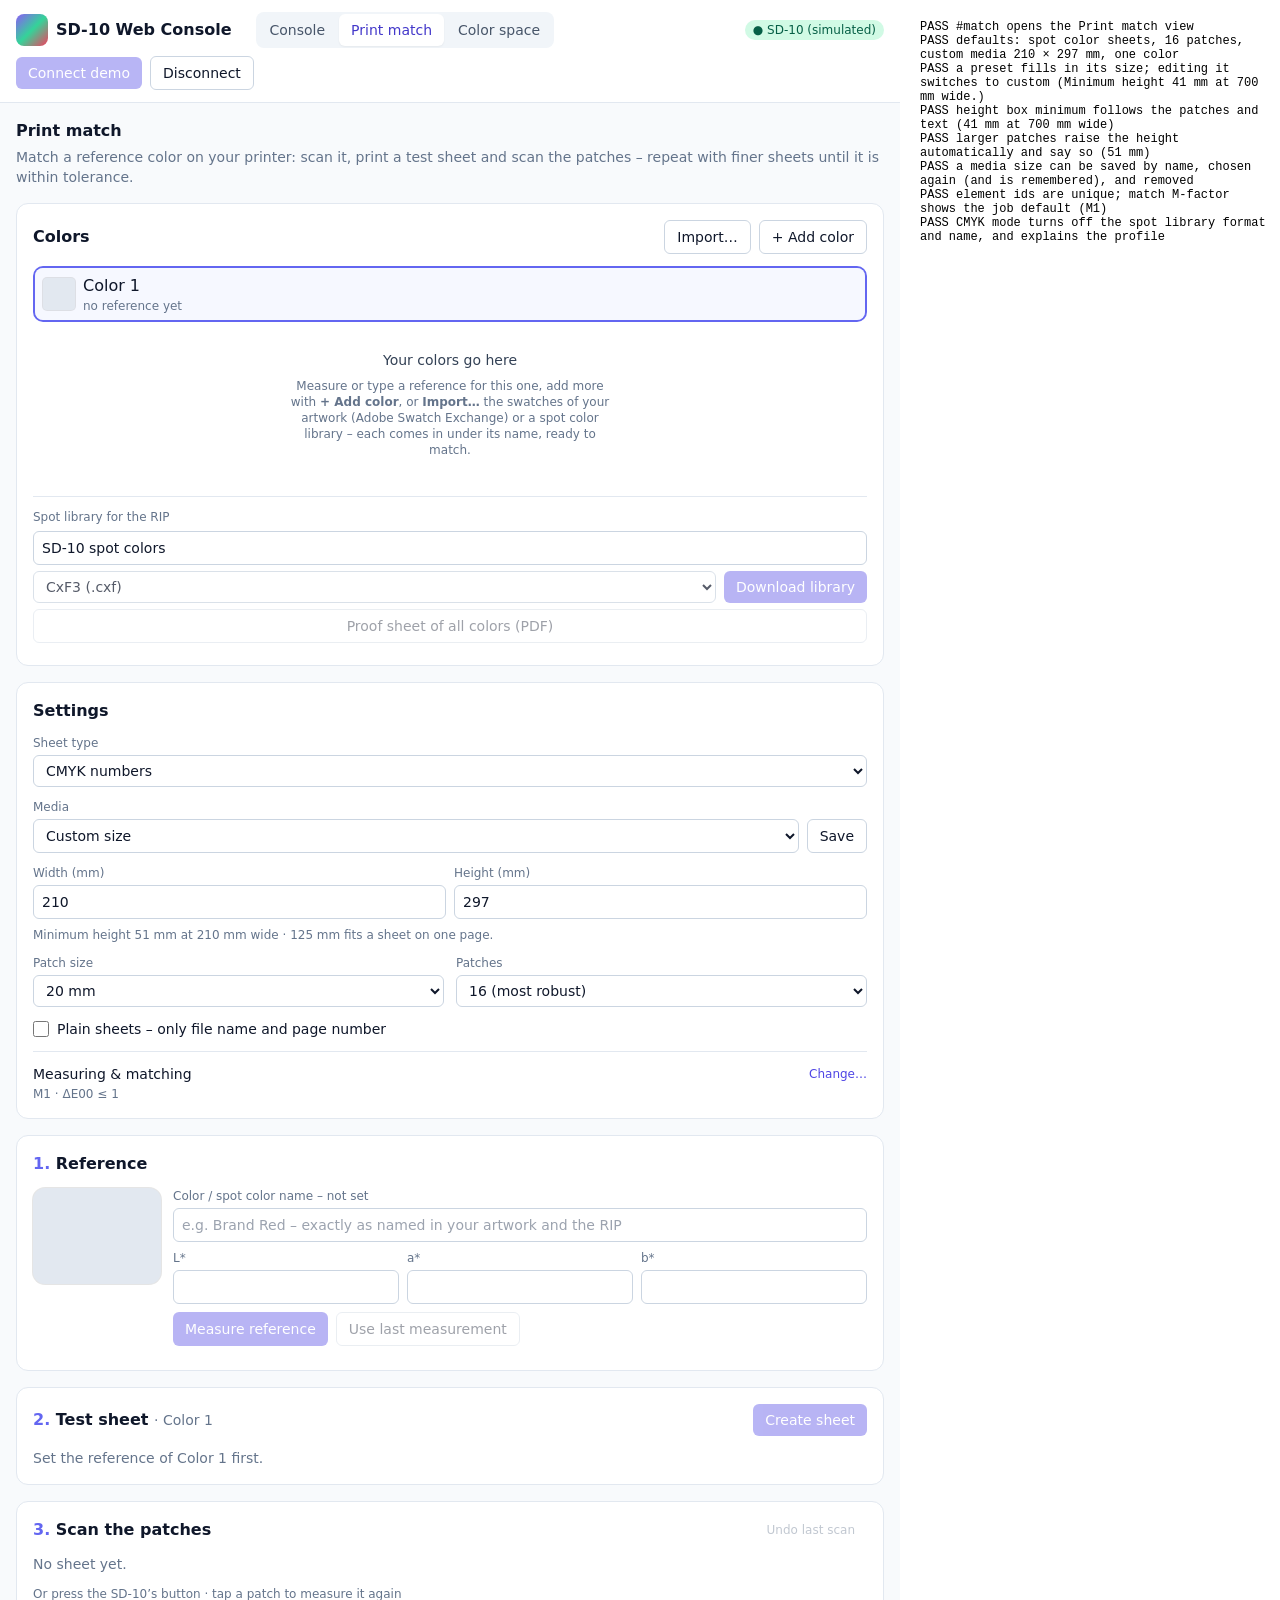
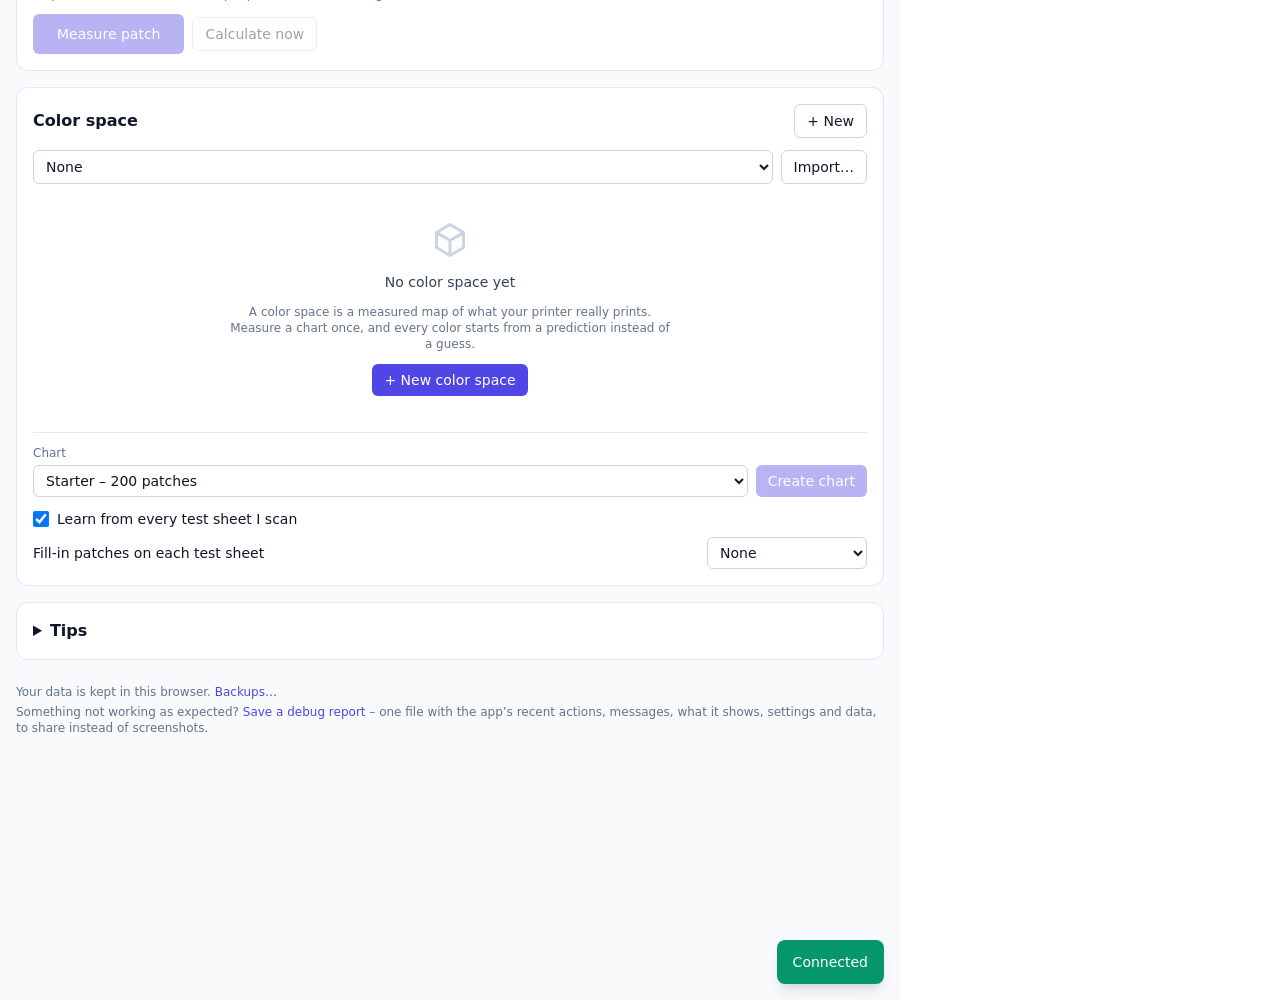
==== commit 7f7adcf0: "Add "Plain sheets" option: footer-only text, more patches per page" ====
--- a/test/match-smoke.html
+++ b/test/match-smoke.html
@@ -207,6 +207,21 @@
       const libText = lib ? await readFile(lib) : '';
       const libNames = [...libText.matchAll(/<Lab16SpotColor name="(SD10-[^"]+)"/g)].map((m) => m[1]);
       log(files.filter((f) => f.name.endsWith('.pdf')).pop()?.name === 'Brand Red - sheet 1.pdf' && libNames.length === 16 && libText.startsWith('<?xml version="1.0" encoding="UTF-8"?>\n<SpotColorLibraryList strVersion="4.3.0.0">'), `sheet .spot library has the 16 patch colors (${lib?.name})`);
+      // "Plain sheets": the PDF keeps only the patch labels and a footer with the file name and page number
+      {
+        const pdfStrings = async (file) => [...new TextDecoder('latin1').decode(new Uint8Array(await (await fetch(file.href)).arrayBuffer())).matchAll(/Td \(([^)]*)\) Tj/g)].map((m) => m[1]);
+        const before = await pdfStrings(files.filter((f) => f.name.endsWith('.pdf')).pop());
+        $('mPlainSheets').checked = true; $('mPlainSheets').dispatchEvent(new Event('change'));
+        await until(() => store.loadJson('sd10.match').plainSheets === true);
+        $('btnMatchPdf').click();
+        const after = await pdfStrings(files.filter((f) => f.name.endsWith('.pdf')).pop());
+        const isPatchText = (s) => /^#\d+|^L-?[\d.]+ a|^SD10-/.test(s);
+        const other = after.filter((s) => !isPatchText(s));
+        log(before.some((s) => s === 'SD-10 print match') && other.length === 1 && other[0] === 'Brand Red - sheet 1 - page 1 of 1' &&
+          after.filter(isPatchText).length === before.filter(isPatchText).length,
+          `plain sheet PDF: title and notes gone, patch labels kept, footer "${other.join(' | ')}"`);
+        $('mPlainSheets').checked = false; $('mPlainSheets').dispatchEvent(new Event('change'));
+      }
       for (let i = 0; i < 2; i++) { await until(() => !$('btnMatchMeasure').disabled); $('btnMatchMeasure').click(); await until(() => d.querySelector('[data-patch="0"]').textContent.includes(`${i + 1}/3`)); }
       log($('mProgress').textContent.startsWith('0 /') && /reading 3\/3/.test($('btnMatchMeasure').textContent), 'patch stays open until its 3rd reading');
       for (let n = 0; n < 5 * 3 - 2; n++) { await until(() => !$('btnMatchMeasure').disabled); $('btnMatchMeasure').click(); await until(() => $('btnMatchMeasure').disabled === false && !w.document.querySelector('#btnMatchMeasure').textContent.endsWith('…'), 5000); await sleep(30); }
